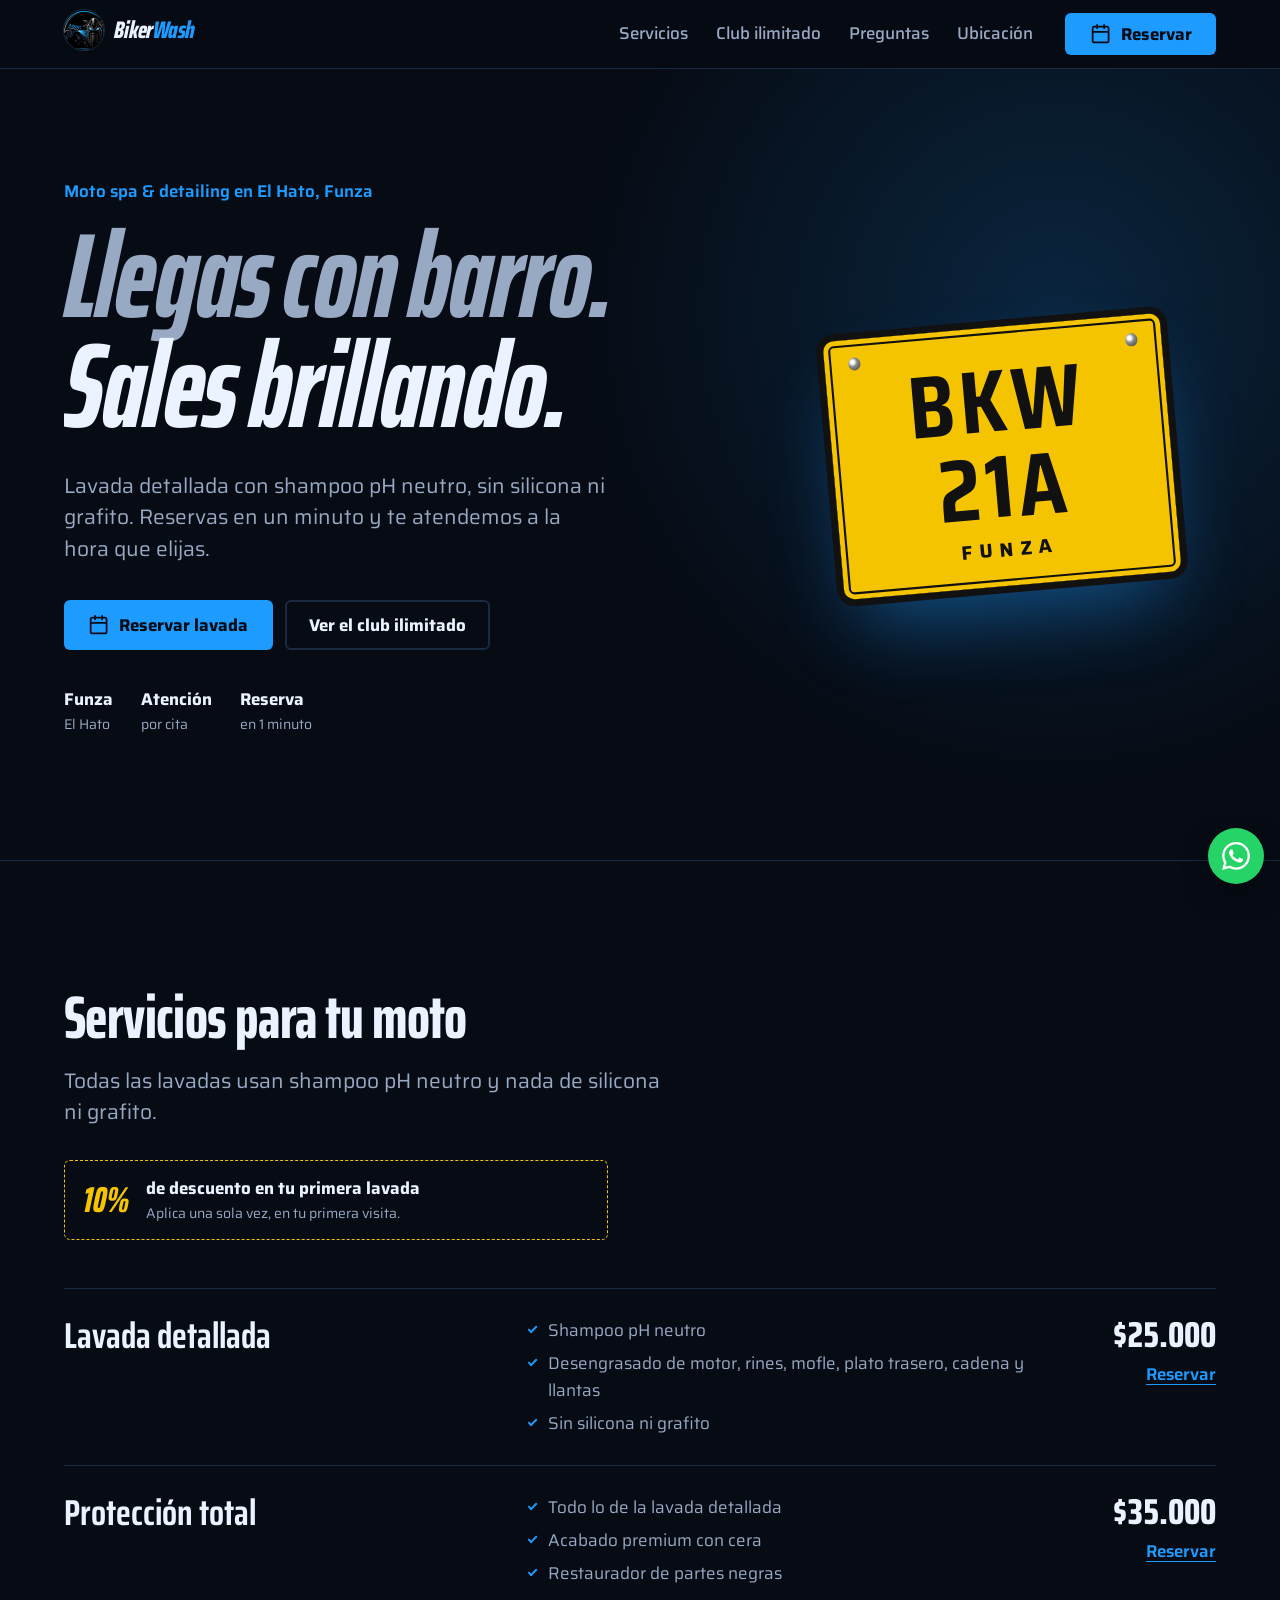
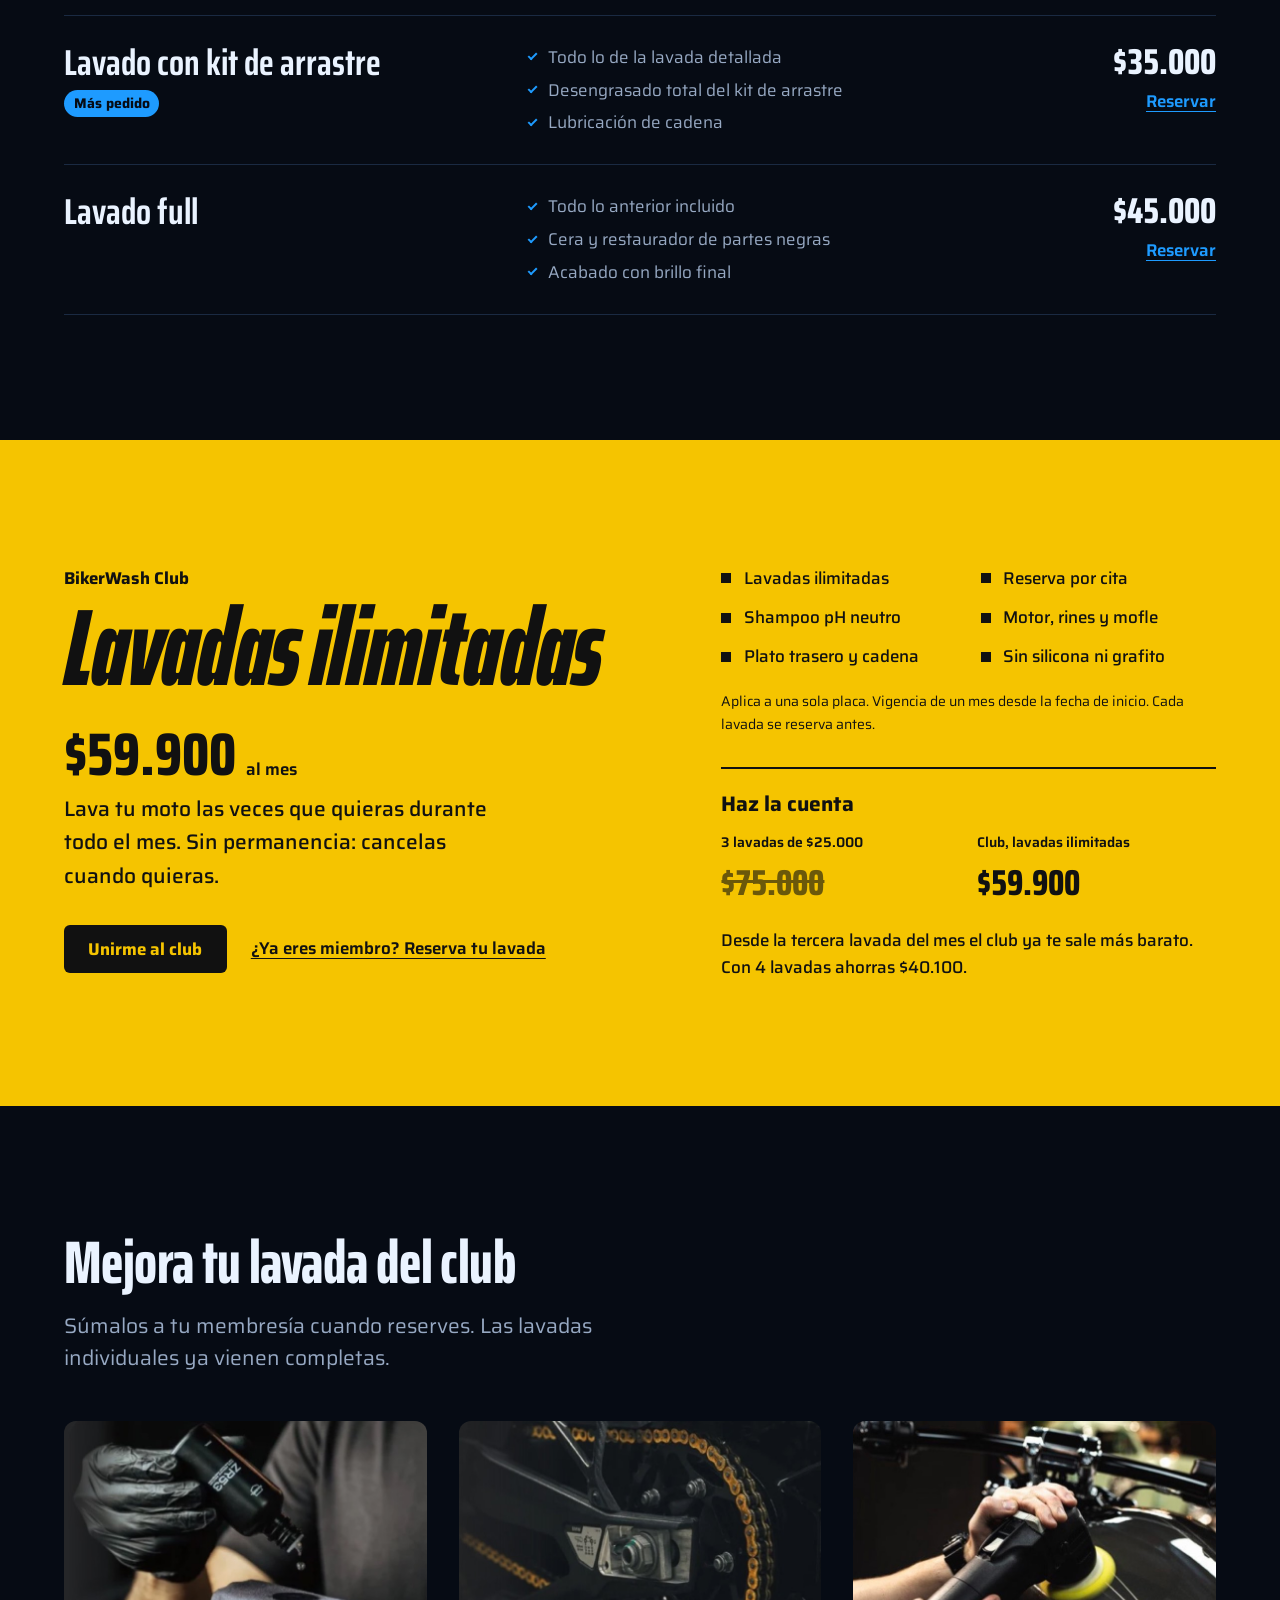
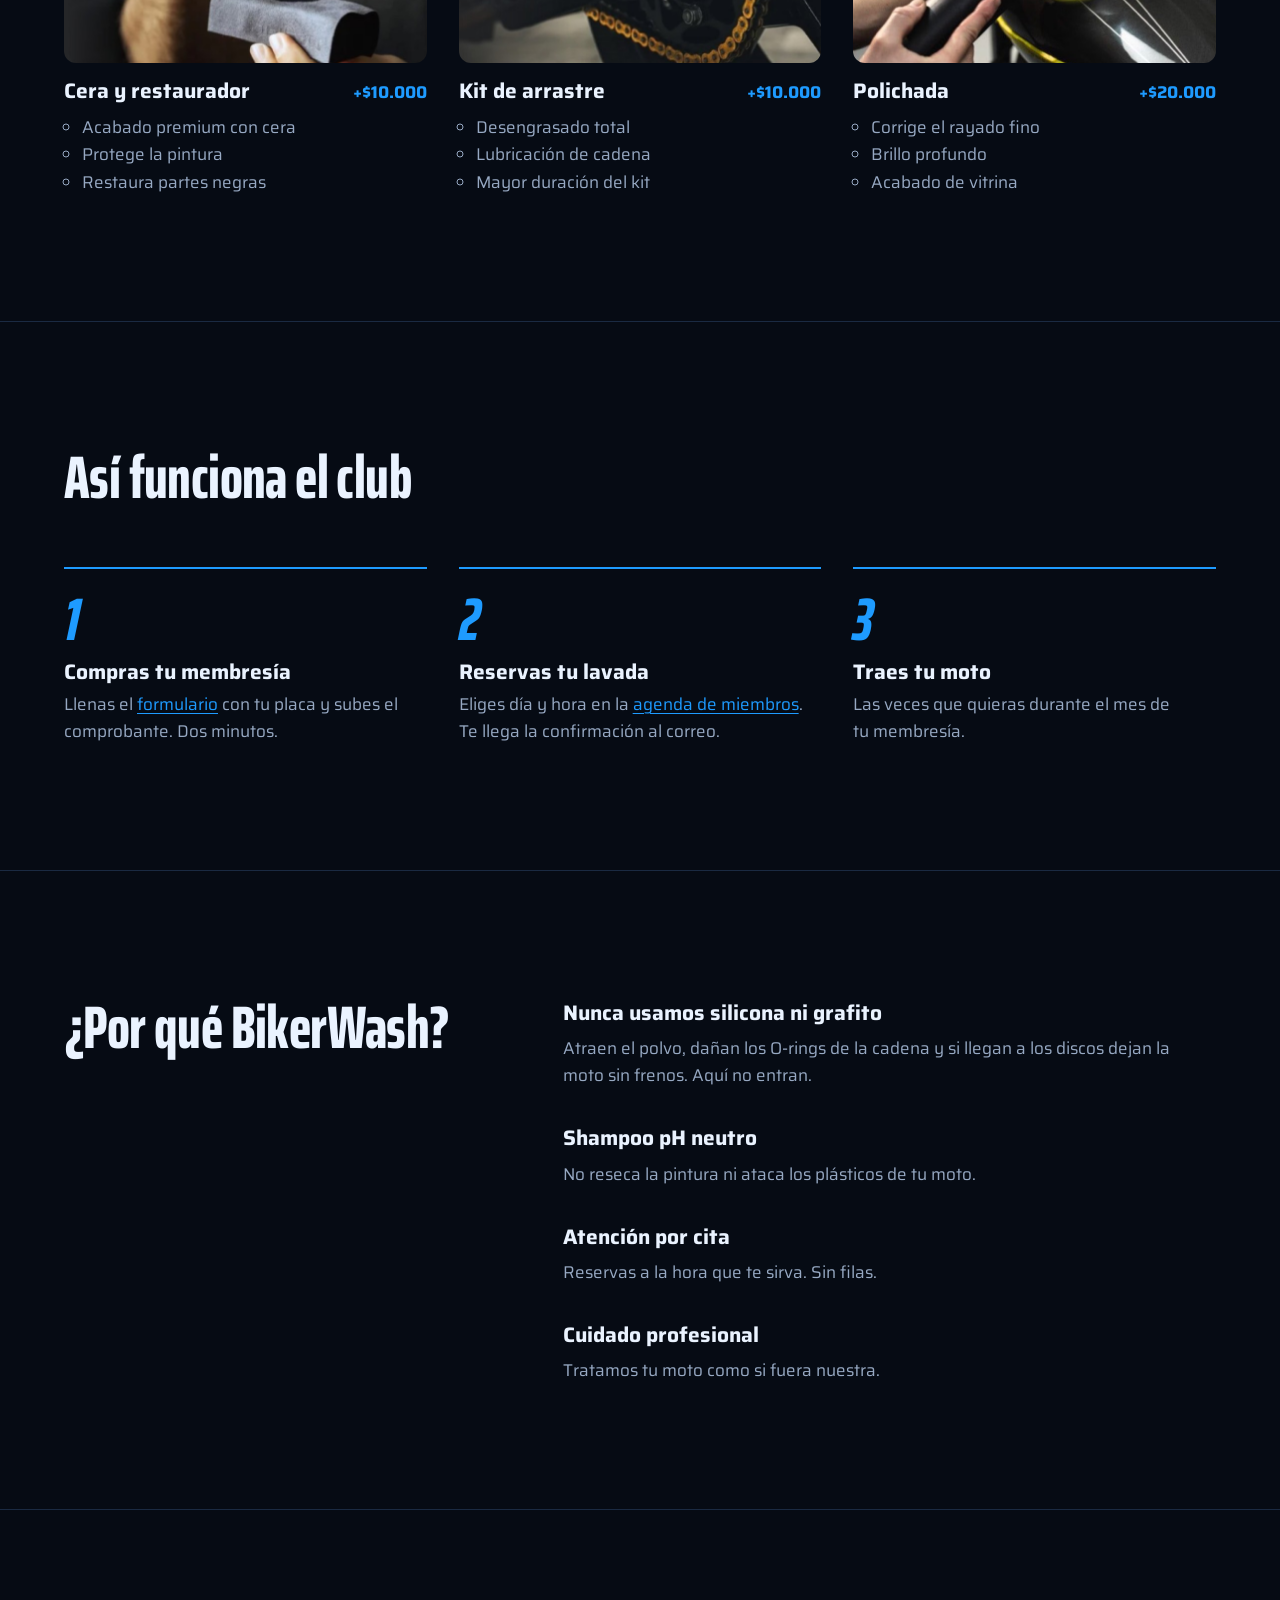
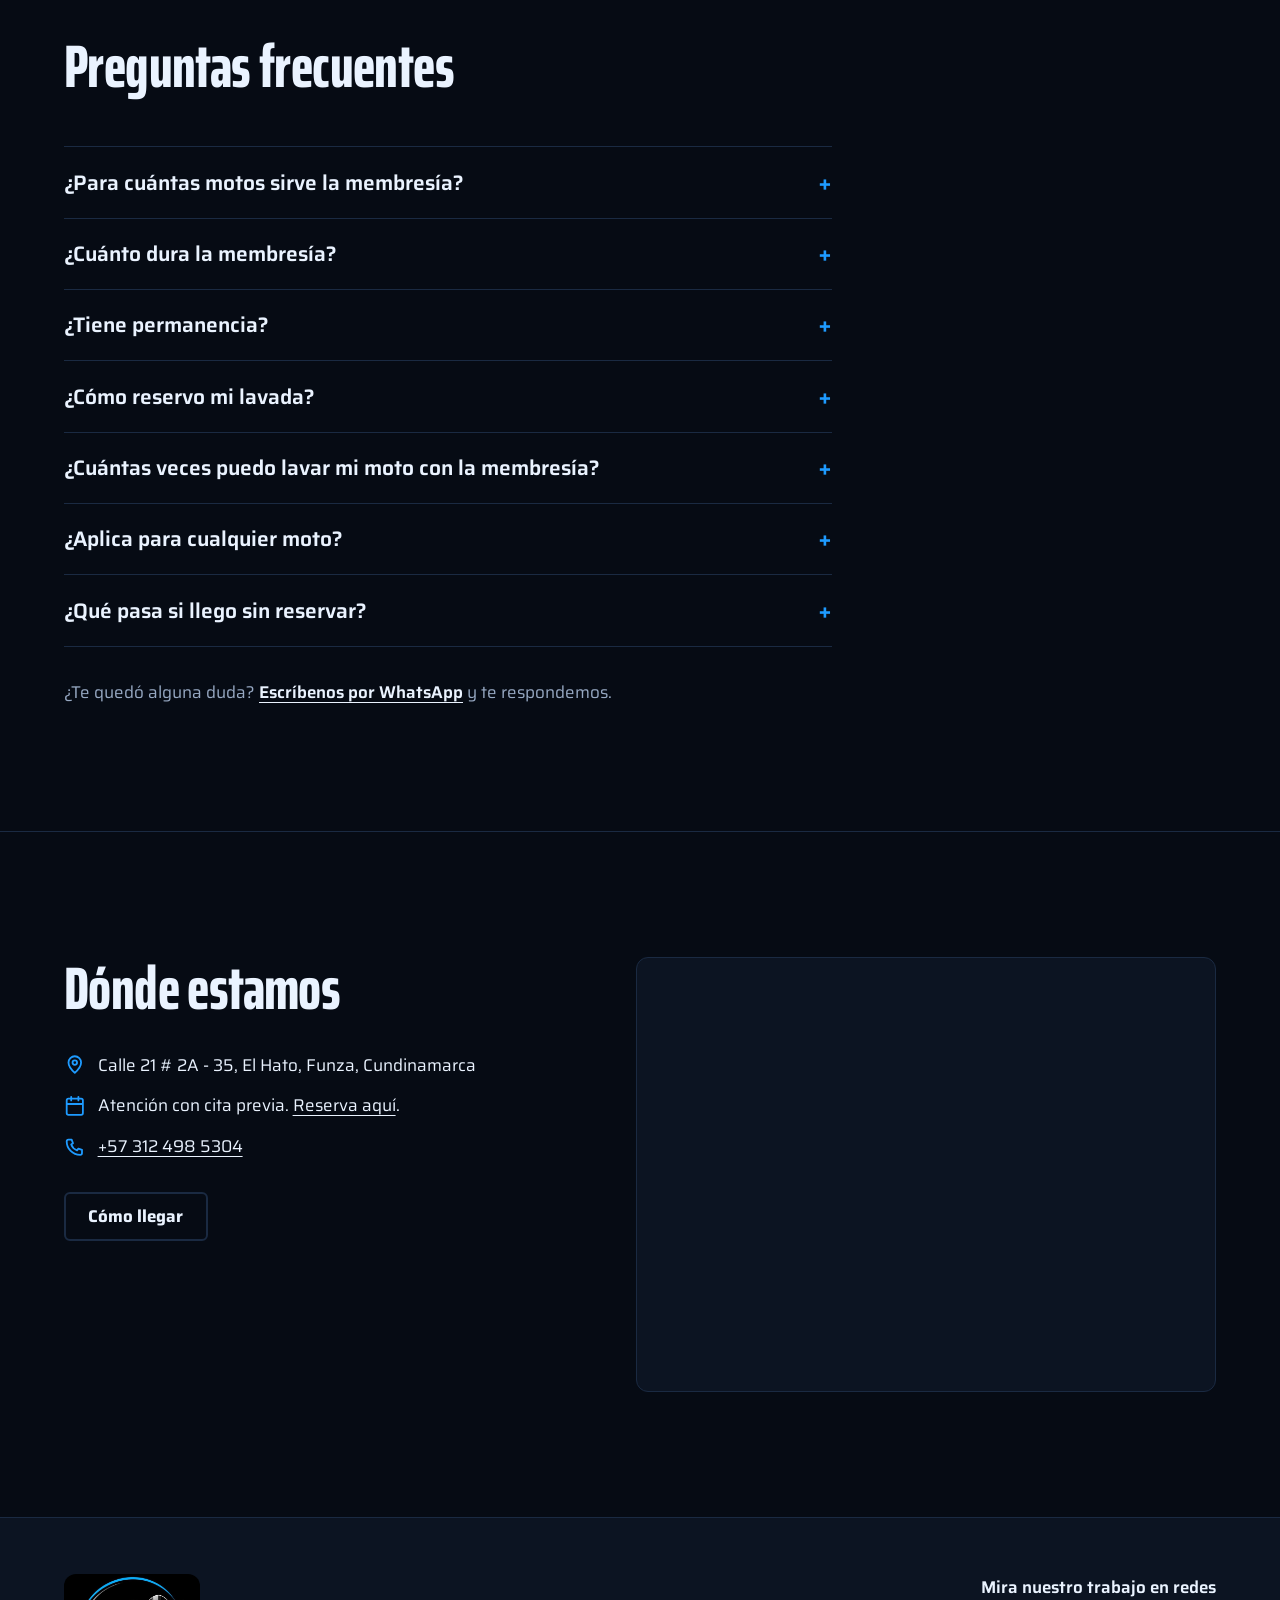
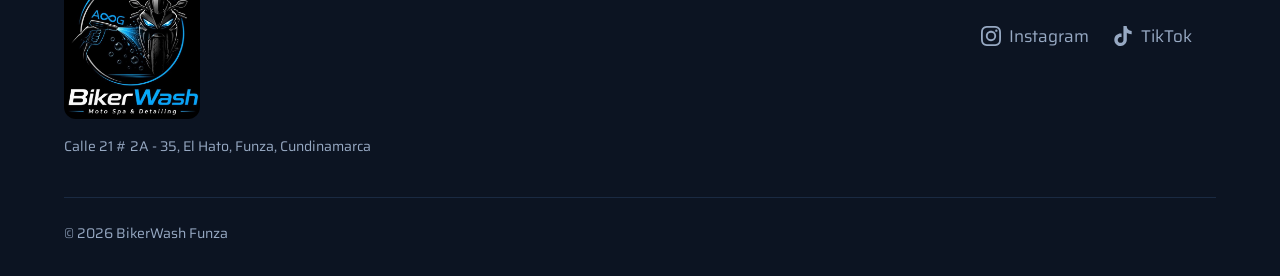
==== index.html @ 94a13fa3 "Add files via upload" ====
<!doctype html>
<html lang="es-CO">
  <head>
    <meta charset="utf-8" />
    <meta name="viewport" content="width=device-width, initial-scale=1" />
    <title>BikerWash Funza | Lavadero de motos y lavadas ilimitadas en Funza</title>
    <meta
      name="description"
      content="Lavada detallada para motos en El Hato, Funza, desde $25.000. Club de lavadas ilimitadas por $59.900 al mes. Shampoo pH neutro, sin silicona ni grafito. Atención por cita."
    />
    <!-- TODO: reemplazar bikerwashfunza.com por el dominio definitivo (canonical, og:url, og:image y JSON-LD). -->
    <link rel="canonical" href="https://bikerwashfunza.com/" />
    <meta name="theme-color" content="#060b14" />
    <link rel="icon" href="favicon.ico" sizes="48x48" />
    <link rel="icon" href="img/favicon.png" type="image/png" sizes="192x192" />
    <link rel="apple-touch-icon" href="img/apple-touch-icon.png" />

    <meta property="og:type" content="website" />
    <meta property="og:locale" content="es_CO" />
    <meta property="og:site_name" content="BikerWash Funza" />
    <meta property="og:title" content="BikerWash Funza | Lavadas ilimitadas para tu moto" />
    <meta
      property="og:description"
      content="Club de lavadas ilimitadas por $59.900 al mes. Lavada detallada desde $25.000 en El Hato, Funza."
    />
    <meta property="og:url" content="https://bikerwashfunza.com/" />
    <meta property="og:image" content="https://bikerwashfunza.com/img/logo.jpg" />
    <meta name="twitter:card" content="summary" />

    <link rel="preconnect" href="https://fonts.googleapis.com" />
    <link rel="preconnect" href="https://fonts.gstatic.com" crossorigin />
    <link
      rel="stylesheet"
      href="https://fonts.googleapis.com/css2?family=Saira:ital,wdth,wght@0,50..125,100..900;1,50..125,100..900&display=swap"
    />
    <link rel="stylesheet" href="css/styles.css" />
    <script src="js/main.js" defer></script>

    <!-- Datos estructurados: negocio local (Google Maps / búsqueda local) y preguntas frecuentes. -->
    <script type="application/ld+json">
      {
        "@context": "https://schema.org",
        "@type": "AutoWash",
        "name": "BikerWash Funza",
        "description": "Moto spa & detailing. Lavada detallada para motos y club de lavadas ilimitadas.",
        "url": "https://bikerwashfunza.com/",
        "image": "https://bikerwashfunza.com/img/logo.jpg",
        "telephone": "+573124985304",
        "priceRange": "$25.000 - $59.900",
        "address": {
          "@type": "PostalAddress",
          "streetAddress": "Calle 21 # 2A - 35, El Hato",
          "addressLocality": "Funza",
          "addressRegion": "Cundinamarca",
          "addressCountry": "CO"
        },
        "sameAs": ["https://www.instagram.com/bikerwashfunza/", "https://www.tiktok.com/@bikerwashfunza"]
      }
    </script>
    <script type="application/ld+json">
      {
        "@context": "https://schema.org",
        "@type": "FAQPage",
        "mainEntity": [
          {"@type": "Question", "name": "¿Para cuántas motos sirve la membresía?", "acceptedAnswer": {"@type": "Answer", "text": "Para una. La membresía va por placa: cubre solo la moto que registres al comprarla."}},
          {"@type": "Question", "name": "¿Cuánto dura la membresía?", "acceptedAnswer": {"@type": "Answer", "text": "Un mes desde la fecha de inicio que elijas en el formulario."}},
          {"@type": "Question", "name": "¿Tiene permanencia?", "acceptedAnswer": {"@type": "Answer", "text": "No. Cancelas cuando quieras, sin penalidad."}},
          {"@type": "Question", "name": "¿Cómo reservo mi lavada?", "acceptedAnswer": {"@type": "Answer", "text": "Con el botón de reserva eliges día y hora. Te llega la confirmación al correo."}},
          {"@type": "Question", "name": "¿Cuántas veces puedo lavar mi moto con la membresía?", "acceptedAnswer": {"@type": "Answer", "text": "Las veces que quieras. Solo tienes que reservar antes en la agenda de miembros."}},
          {"@type": "Question", "name": "¿Aplica para cualquier moto?", "acceptedAnswer": {"@type": "Answer", "text": "Sí, trabajamos todo tipo de moto. Si la tuya es muy grande o especial, escríbenos antes."}},
          {"@type": "Question", "name": "¿Qué pasa si llego sin reservar?", "acceptedAnswer": {"@type": "Answer", "text": "Atendemos por cita para que nadie haga fila. Si tienes afán, escríbenos y miramos si hay un espacio libre."}}
        ]
      }
    </script>
  </head>
  <body>
    <!-- Íconos SVG reutilizables: se usan con <svg><use href="#i-nombre" /></svg>. Marcas: simple-icons (CC0). -->
    <svg xmlns="http://www.w3.org/2000/svg" hidden>
      <symbol id="i-whatsapp" viewBox="0 0 24 24"><path fill="currentColor" d="M17.472 14.382c-.297-.149-1.758-.867-2.03-.967-.273-.099-.471-.148-.67.15-.197.297-.767.966-.94 1.164-.173.199-.347.223-.644.075-.297-.15-1.255-.463-2.39-1.475-.883-.788-1.48-1.761-1.653-2.059-.173-.297-.018-.458.13-.606.134-.133.298-.347.446-.52.149-.174.198-.298.298-.497.099-.198.05-.371-.025-.52-.075-.149-.669-1.612-.916-2.207-.242-.579-.487-.5-.669-.51-.173-.008-.371-.01-.57-.01-.198 0-.52.074-.792.372-.272.297-1.04 1.016-1.04 2.479 0 1.462 1.065 2.875 1.213 3.074.149.198 2.096 3.2 5.077 4.487.709.306 1.262.489 1.694.625.712.227 1.36.195 1.871.118.571-.085 1.758-.719 2.006-1.413.248-.694.248-1.289.173-1.413-.074-.124-.272-.198-.57-.347m-5.421 7.403h-.004a9.87 9.87 0 01-5.031-1.378l-.361-.214-3.741.982.998-3.648-.235-.374a9.86 9.86 0 01-1.51-5.26c.001-5.45 4.436-9.884 9.888-9.884 2.64 0 5.122 1.03 6.988 2.898a9.825 9.825 0 012.893 6.994c-.003 5.45-4.437 9.884-9.885 9.884m8.413-18.297A11.815 11.815 0 0012.05 0C5.495 0 .16 5.335.157 11.892c0 2.096.547 4.142 1.588 5.945L.057 24l6.305-1.654a11.882 11.882 0 005.683 1.448h.005c6.554 0 11.89-5.335 11.893-11.893a11.821 11.821 0 00-3.48-8.413Z" /></symbol>
      <symbol id="i-instagram" viewBox="0 0 24 24"><path fill="currentColor" d="M7.0301.084c-1.2768.0602-2.1487.264-2.911.5634-.7888.3075-1.4575.72-2.1228 1.3877-.6652.6677-1.075 1.3368-1.3802 2.127-.2954.7638-.4956 1.6365-.552 2.914-.0564 1.2775-.0689 1.6882-.0626 4.947.0062 3.2586.0206 3.6671.0825 4.9473.061 1.2765.264 2.1482.5635 2.9107.308.7889.72 1.4573 1.388 2.1228.6679.6655 1.3365 1.0743 2.1285 1.38.7632.295 1.6361.4961 2.9134.552 1.2773.056 1.6884.069 4.9462.0627 3.2578-.0062 3.668-.0207 4.9478-.0814 1.28-.0607 2.147-.2652 2.9098-.5633.7889-.3086 1.4578-.72 2.1228-1.3881.665-.6682 1.0745-1.3378 1.3795-2.1284.2957-.7632.4966-1.636.552-2.9124.056-1.2809.0692-1.6898.063-4.948-.0063-3.2583-.021-3.6668-.0817-4.9465-.0607-1.2797-.264-2.1487-.5633-2.9117-.3084-.7889-.72-1.4568-1.3876-2.1228C21.2982 1.33 20.628.9208 19.8378.6165 19.074.321 18.2017.1197 16.9244.0645 15.6471.0093 15.236-.005 11.977.0014 8.718.0076 8.31.0215 7.0301.0839m.1402 21.6932c-1.17-.0509-1.8053-.2453-2.2287-.408-.5606-.216-.96-.4771-1.3819-.895-.422-.4178-.6811-.8186-.9-1.378-.1644-.4234-.3624-1.058-.4171-2.228-.0595-1.2645-.072-1.6442-.079-4.848-.007-3.2037.0053-3.583.0607-4.848.05-1.169.2456-1.805.408-2.2282.216-.5613.4762-.96.895-1.3816.4188-.4217.8184-.6814 1.3783-.9003.423-.1651 1.0575-.3614 2.227-.4171 1.2655-.06 1.6447-.072 4.848-.079 3.2033-.007 3.5835.005 4.8495.0608 1.169.0508 1.8053.2445 2.228.408.5608.216.96.4754 1.3816.895.4217.4194.6816.8176.9005 1.3787.1653.4217.3617 1.056.4169 2.2263.0602 1.2655.0739 1.645.0796 4.848.0058 3.203-.0055 3.5834-.061 4.848-.051 1.17-.245 1.8055-.408 2.2294-.216.5604-.4763.96-.8954 1.3814-.419.4215-.8181.6811-1.3783.9-.4224.1649-1.0577.3617-2.2262.4174-1.2656.0595-1.6448.072-4.8493.079-3.2045.007-3.5825-.006-4.848-.0608M16.953 5.5864A1.44 1.44 0 1 0 18.39 4.144a1.44 1.44 0 0 0-1.437 1.4424M5.8385 12.012c.0067 3.4032 2.7706 6.1557 6.173 6.1493 3.4026-.0065 6.157-2.7701 6.1506-6.1733-.0065-3.4032-2.771-6.1565-6.174-6.1498-3.403.0067-6.156 2.771-6.1496 6.1738M8 12.0077a4 4 0 1 1 4.008 3.9921A3.9996 3.9996 0 0 1 8 12.0077" /></symbol>
      <symbol id="i-tiktok" viewBox="0 0 24 24"><path fill="currentColor" d="M12.525.02c1.31-.02 2.61-.01 3.91-.02.08 1.53.63 3.09 1.75 4.17 1.12 1.11 2.7 1.62 4.24 1.79v4.03c-1.44-.05-2.89-.35-4.2-.97-.57-.26-1.1-.59-1.62-.93-.01 2.92.01 5.84-.02 8.75-.08 1.4-.54 2.79-1.35 3.94-1.31 1.92-3.58 3.17-5.91 3.21-1.43.08-2.86-.31-4.08-1.03-2.02-1.19-3.44-3.37-3.65-5.71-.02-.5-.03-1-.01-1.49.18-1.9 1.12-3.72 2.58-4.96 1.66-1.44 3.98-2.13 6.15-1.72.02 1.48-.04 2.96-.04 4.44-.99-.32-2.15-.23-3.02.37-.63.41-1.11 1.04-1.36 1.75-.21.51-.15 1.07-.14 1.61.24 1.64 1.82 3.02 3.5 2.87 1.12-.01 2.19-.66 2.77-1.61.19-.33.4-.67.41-1.06.1-1.79.06-3.57.07-5.36.01-4.03-.01-8.05.02-12.07z" /></symbol>
      <symbol id="i-pin" viewBox="0 0 24 24"><path fill="none" stroke="currentColor" stroke-width="2" stroke-linecap="round" stroke-linejoin="round" d="M12 21s-7-6.2-7-11.5A7 7 0 0 1 19 9.5C19 14.8 12 21 12 21Zm0-9a2.5 2.5 0 1 0 0-5 2.5 2.5 0 0 0 0 5Z" /></symbol>
      <symbol id="i-clock" viewBox="0 0 24 24"><path fill="none" stroke="currentColor" stroke-width="2" stroke-linecap="round" stroke-linejoin="round" d="M12 21a9 9 0 1 0 0-18 9 9 0 0 0 0 18Zm0-13v4.5l3 2" /></symbol>
      <symbol id="i-phone" viewBox="0 0 24 24"><path fill="none" stroke="currentColor" stroke-width="2" stroke-linecap="round" stroke-linejoin="round" d="M5 4h3.5l1.5 4-2 1.5a11 11 0 0 0 6.5 6.5L16 14l4 1.5V19a2 2 0 0 1-2 2A15 15 0 0 1 3 6a2 2 0 0 1 2-2Z" /></symbol>
      <symbol id="i-menu" viewBox="0 0 24 24"><path fill="none" stroke="currentColor" stroke-width="2" stroke-linecap="round" stroke-linejoin="round" d="M4 7h16M4 12h16M4 17h16" /></symbol>
      <symbol id="i-close" viewBox="0 0 24 24"><path fill="none" stroke="currentColor" stroke-width="2" stroke-linecap="round" stroke-linejoin="round" d="M6 6l12 12M18 6 6 18" /></symbol>
      <symbol id="i-calendar" viewBox="0 0 24 24"><path fill="none" stroke="currentColor" stroke-width="2" stroke-linecap="round" stroke-linejoin="round" d="M8 2v4M16 2v4M3 10h18M5 4h14a2 2 0 0 1 2 2v14a2 2 0 0 1-2 2H5a2 2 0 0 1-2-2V6a2 2 0 0 1 2-2Z" /></symbol>
    </svg>
    <a class="skip-link" href="#contenido">Saltar al contenido</a>

    <!-- ============ Encabezado ============ -->
    <header class="header">
      <div class="container header__inner">
        <a href="./" class="header__brand" aria-label="BikerWash Funza, inicio">
          <span class="logo">
            <img class="logo__mark" src="img/logo-mark.jpg" width="40" height="40" alt="" />
            <span class="logo__word">Biker<span class="logo__wash">Wash</span></span>
          </span>
        </a>

        <button class="header__toggle" type="button" aria-expanded="false" aria-controls="menu-principal" data-menu-toggle>
          <svg class="header__icon header__icon--open icon" width="24" height="24" aria-hidden="true" focusable="false"><use href="#i-menu" /></svg>
          <svg class="header__icon header__icon--close icon" width="24" height="24" aria-hidden="true" focusable="false"><use href="#i-close" /></svg>
          <span class="visually-hidden">Menú</span>
        </button>

        <nav class="header__nav" id="menu-principal" aria-label="Principal" data-menu>
          <ul class="header__list">
            <li><a class="header__link" href="#servicios">Servicios</a></li>
            <li><a class="header__link" href="#club">Club ilimitado</a></li>
            <li><a class="header__link" href="#preguntas">Preguntas</a></li>
            <li><a class="header__link" href="#ubicacion">Ubicación</a></li>
          </ul>
          <a class="btn btn--primary header__cta" href="https://cal.com/biker-wash-funza-2-7af3bt/lavadas-detalladas" target="_blank" rel="noopener">
            <svg class="icon" width="24" height="24" aria-hidden="true" focusable="false"><use href="#i-calendar" /></svg>
            Reservar
          </a>
        </nav>
      </div>
    </header>

    <main id="contenido">
      <!-- ============ Hero ============ -->
      <section class="hero" aria-labelledby="hero-title">
        <div class="container hero__inner">
          <div class="hero__copy">
            <p class="hero__kicker">Moto spa &amp; detailing en El Hato, Funza</p>

            <h1 id="hero-title" class="hero__title">
              <span class="hero__line hero__line--before">Llegas con barro.</span>
              <span class="hero__line hero__line--after">Sales brillando.</span>
            </h1>

            <p class="hero__lead">
              Lavada detallada con shampoo pH neutro, sin silicona ni grafito. Reservas en un minuto y te atendemos a
              la hora que elijas.
            </p>

            <div class="hero__actions">
              <a class="btn btn--primary" href="https://cal.com/biker-wash-funza-2-7af3bt/lavadas-detalladas" target="_blank" rel="noopener">
                <svg class="icon" width="24" height="24" aria-hidden="true" focusable="false"><use href="#i-calendar" /></svg>
                Reservar lavada
              </a>
              <a class="btn btn--ghost" href="#club">Ver el club ilimitado</a>
            </div>

            <ul class="hero__facts">
              <li><b>Funza</b>El Hato</li>
              <li><b>Atención</b>por cita</li>
              <li><b>Reserva</b>en 1 minuto</li>
            </ul>
          </div>

          <div class="hero__visual">
            <!-- Placa de moto colombiana: amarilla, dos líneas y municipio abajo. -->
            <div class="plate-wrap">
              <div class="plate" role="img" aria-label="Placa de moto BKW 21A, Funza">
                <span class="plate__screw plate__screw--l" aria-hidden="true"></span>
                <span class="plate__screw plate__screw--r" aria-hidden="true"></span>
                <span class="plate__line" aria-hidden="true">BKW</span>
                <span class="plate__line" aria-hidden="true">21A</span>
                <span class="plate__city" aria-hidden="true">FUNZA</span>
                <span class="plate__shine" aria-hidden="true"></span>
              </div>
            </div>
          </div>
        </div>
      </section>

      <!-- ============ Servicios ============ -->
      <section id="servicios" class="services" aria-labelledby="servicios-title">
        <div class="container">
          <h2 id="servicios-title" class="section-title">Servicios para tu moto</h2>
          <p class="section-lead">Todas las lavadas usan shampoo pH neutro y nada de silicona ni grafito.</p>

          <p class="services__promo">
            <strong>10%</strong>
            <span><b>de descuento en tu primera lavada</b>Aplica una sola vez, en tu primera visita.</span>
          </p>

          <ul class="services__list">
            <li class="services__item">
              <h3 class="services__name">Lavada detallada</h3>
              <ul class="services__includes">
                <li>Shampoo pH neutro</li>
                <li>Desengrasado de motor, rines, mofle, plato trasero, cadena y llantas</li>
                <li>Sin silicona ni grafito</li>
              </ul>
              <div class="services__buy">
                <p class="services__price">$25.000</p>
                <a class="services__book" href="https://cal.com/biker-wash-funza-2-7af3bt/lavadas-detalladas" target="_blank" rel="noopener">Reservar</a>
              </div>
            </li>
            <li class="services__item">
              <h3 class="services__name">Protección total</h3>
              <ul class="services__includes">
                <li>Todo lo de la lavada detallada</li>
                <li>Acabado premium con cera</li>
                <li>Restaurador de partes negras</li>
              </ul>
              <div class="services__buy">
                <p class="services__price">$35.000</p>
                <a class="services__book" href="https://cal.com/biker-wash-funza-2-7af3bt/lavadas-detalladas" target="_blank" rel="noopener">Reservar</a>
              </div>
            </li>
            <li class="services__item">
              <div>
                <h3 class="services__name">Lavado con kit de arrastre</h3>
                <span class="services__tag">Más pedido</span>
              </div>
              <ul class="services__includes">
                <li>Todo lo de la lavada detallada</li>
                <li>Desengrasado total del kit de arrastre</li>
                <li>Lubricación de cadena</li>
              </ul>
              <div class="services__buy">
                <p class="services__price">$35.000</p>
                <a class="services__book" href="https://cal.com/biker-wash-funza-2-7af3bt/lavadas-detalladas" target="_blank" rel="noopener">Reservar</a>
              </div>
            </li>
            <li class="services__item">
              <h3 class="services__name">Lavado full</h3>
              <ul class="services__includes">
                <li>Todo lo anterior incluido</li>
                <li>Cera y restaurador de partes negras</li>
                <li>Acabado con brillo final</li>
              </ul>
              <div class="services__buy">
                <p class="services__price">$45.000</p>
                <a class="services__book" href="https://cal.com/biker-wash-funza-2-7af3bt/lavadas-detalladas" target="_blank" rel="noopener">Reservar</a>
              </div>
            </li>
          </ul>
        </div>
      </section>

      <!-- ============ Club de lavadas ilimitadas ============ -->
      <section id="club" class="club" aria-labelledby="club-title">
        <div class="container club__inner">
          <div>
            <p class="club__kicker">BikerWash Club</p>
            <h2 id="club-title" class="club__title">Lavadas ilimitadas</h2>

            <p class="club__price">
              <span class="club__amount">$59.900</span>
              <span class="club__period">al mes</span>
            </p>
            <p class="club__summary">Lava tu moto las veces que quieras durante todo el mes. Sin permanencia: cancelas cuando quieras.</p>

            <div class="club__actions">
              <a class="btn club__cta" href="https://tally.so/r/KY2NMX" target="_blank" rel="noopener">Unirme al club</a>
              <a class="club__member" href="https://cal.com/biker-wash-funza-2nzpl5/lavada-con-membresia" target="_blank" rel="noopener">¿Ya eres miembro? Reserva tu lavada</a>
            </div>
          </div>

          <div>
            <ul class="club__includes">
              <li>Lavadas ilimitadas</li>
              <li>Reserva por cita</li>
              <li>Shampoo pH neutro</li>
              <li>Motor, rines y mofle</li>
              <li>Plato trasero y cadena</li>
              <li>Sin silicona ni grafito</li>
            </ul>
            <p class="club__terms">Aplica a una sola placa. Vigencia de un mes desde la fecha de inicio. Cada lavada se reserva antes.</p>

            <div class="club__math">
              <h3 class="club__math-title">Haz la cuenta</h3>
              <dl class="club__compare">
                <div>
                  <dt>3 lavadas de $25.000</dt>
                  <dd class="club__before">$75.000</dd>
                </div>
                <div>
                  <dt>Club, lavadas ilimitadas</dt>
                  <dd>$59.900</dd>
                </div>
              </dl>
              <p class="club__savings">Desde la tercera lavada del mes el club ya te sale más barato. Con 4 lavadas ahorras $40.100.</p>
            </div>
          </div>
        </div>
      </section>

      <!-- ============ Mejoras para miembros ============ -->
      <section class="addons" aria-labelledby="mejoras-title">
        <div class="container">
          <h2 id="mejoras-title" class="section-title">Mejora tu lavada del club</h2>
          <p class="section-lead">Súmalos a tu membresía cuando reserves. Las lavadas individuales ya vienen completas.</p>

          <ul class="addons__list">
            <li>
              <img class="addons__img" src="img/mejora-cera.jpg" width="730" height="547" alt="Aplicación de cera en el tanque de una moto" loading="lazy" decoding="async" />
              <div class="addons__head">
                <h3 class="addons__name">Cera y restaurador</h3>
                <p class="addons__price">+$10.000</p>
              </div>
              <ul class="addons__perks">
                <li>Acabado premium con cera</li>
                <li>Protege la pintura</li>
                <li>Restaura partes negras</li>
              </ul>
            </li>
            <li>
              <img class="addons__img" src="img/mejora-kit.jpg" width="730" height="547" alt="Cadena y piñón de una moto recién limpiados" loading="lazy" decoding="async" />
              <div class="addons__head">
                <h3 class="addons__name">Kit de arrastre</h3>
                <p class="addons__price">+$10.000</p>
              </div>
              <ul class="addons__perks">
                <li>Desengrasado total</li>
                <li>Lubricación de cadena</li>
                <li>Mayor duración del kit</li>
              </ul>
            </li>
            <li>
              <img class="addons__img" src="img/mejora-polichada.jpg" width="730" height="547" alt="Moto con pintura polichada" loading="lazy" decoding="async" />
              <div class="addons__head">
                <h3 class="addons__name">Polichada</h3>
                <p class="addons__price">+$20.000</p>
              </div>
              <ul class="addons__perks">
                <li>Corrige el rayado fino</li>
                <li>Brillo profundo</li>
                <li>Acabado de vitrina</li>
              </ul>
            </li>
          </ul>
        </div>
      </section>

      <!-- ============ Cómo funciona el club ============ -->
      <section class="process" aria-labelledby="proceso-title">
        <div class="container">
          <h2 id="proceso-title" class="section-title">Así funciona el club</h2>

          <ol class="process__list">
            <li class="process__step">
              <h3 class="process__title">Compras tu membresía</h3>
              <p class="process__text">Llenas el <a href="https://tally.so/r/KY2NMX" target="_blank" rel="noopener">formulario</a> con tu placa y subes el comprobante. Dos minutos.</p>
            </li>
            <li class="process__step">
              <h3 class="process__title">Reservas tu lavada</h3>
              <p class="process__text">Eliges día y hora en la <a href="https://cal.com/biker-wash-funza-2nzpl5/lavada-con-membresia" target="_blank" rel="noopener">agenda de miembros</a>. Te llega la confirmación al correo.</p>
            </li>
            <li class="process__step">
              <h3 class="process__title">Traes tu moto</h3>
              <p class="process__text">Las veces que quieras durante el mes de tu membresía.</p>
            </li>
          </ol>
        </div>
      </section>

      <!-- ============ Por qué BikerWash ============ -->
      <section class="why" aria-labelledby="por-que-title">
        <div class="container why__inner">
          <h2 id="por-que-title" class="section-title">¿Por qué BikerWash?</h2>

          <dl class="why__list">
            <div class="why__item">
              <dt>Nunca usamos silicona ni grafito</dt>
              <dd>Atraen el polvo, dañan los O-rings de la cadena y si llegan a los discos dejan la moto sin frenos. Aquí no entran.</dd>
            </div>
            <div class="why__item">
              <dt>Shampoo pH neutro</dt>
              <dd>No reseca la pintura ni ataca los plásticos de tu moto.</dd>
            </div>
            <div class="why__item">
              <dt>Atención por cita</dt>
              <dd>Reservas a la hora que te sirva. Sin filas.</dd>
            </div>
            <div class="why__item">
              <dt>Cuidado profesional</dt>
              <dd>Tratamos tu moto como si fuera nuestra.</dd>
            </div>
          </dl>
        </div>
      </section>

      <!-- ============ Preguntas frecuentes ============ -->
      <!-- Si cambias una respuesta, actualiza también el JSON-LD "FAQPage" del <head>. -->
      <section id="preguntas" class="faq" aria-labelledby="preguntas-title">
        <div class="container">
          <h2 id="preguntas-title" class="section-title">Preguntas frecuentes</h2>

          <div class="faq__list">
            <details class="faq__item">
              <summary>¿Para cuántas motos sirve la membresía?</summary>
              <p>Para una. La membresía va por placa: cubre solo la moto que registres al comprarla.</p>
            </details>
            <details class="faq__item">
              <summary>¿Cuánto dura la membresía?</summary>
              <p>Un mes desde la fecha de inicio que elijas en el formulario.</p>
            </details>
            <details class="faq__item">
              <summary>¿Tiene permanencia?</summary>
              <p>No. Cancelas cuando quieras, sin penalidad.</p>
            </details>
            <details class="faq__item">
              <summary>¿Cómo reservo mi lavada?</summary>
              <p>Con el <a href="https://cal.com/biker-wash-funza-2-7af3bt/lavadas-detalladas" target="_blank" rel="noopener">botón de reserva</a> eliges día y hora. Te llega la confirmación al correo.</p>
            </details>
            <details class="faq__item">
              <summary>¿Cuántas veces puedo lavar mi moto con la membresía?</summary>
              <p>Las veces que quieras. Solo tienes que reservar antes en la <a href="https://cal.com/biker-wash-funza-2nzpl5/lavada-con-membresia" target="_blank" rel="noopener">agenda de miembros</a>.</p>
            </details>
            <details class="faq__item">
              <summary>¿Aplica para cualquier moto?</summary>
              <p>Sí, trabajamos todo tipo de moto. Si la tuya es muy grande o especial, escríbenos antes.</p>
            </details>
            <details class="faq__item">
              <summary>¿Qué pasa si llego sin reservar?</summary>
              <p>Atendemos por cita para que nadie haga fila. Si tienes afán, escríbenos y miramos si hay un espacio libre.</p>
            </details>
          </div>

          <p class="faq__more">
            ¿Te quedó alguna duda? <a href="https://wa.me/573124985304?text=Hola%2C%20tengo%20una%20duda%20sobre%20BikerWash" target="_blank" rel="noopener">Escríbenos por WhatsApp</a> y te respondemos.
          </p>
        </div>
      </section>

      <!-- ============ Ubicación ============ -->
      <section id="ubicacion" class="location" aria-labelledby="ubicacion-title">
        <div class="container location__inner">
          <div class="location__info">
            <h2 id="ubicacion-title" class="section-title">Dónde estamos</h2>

            <!--
              TODO: agregar días y horas de atención cuando estén confirmados, con este formato
              (y añadir "openingHoursSpecification" al JSON-LD del <head>):
              <dl class="location__hours">
                <div class="location__row"><dt>Lunes a sábado</dt><dd><time datetime="08:00">8:00 a. m.</time> a <time datetime="18:00">6:00 p. m.</time></dd></div>
              </dl>
            -->

            <address class="location__contact">
              <p class="location__line">
                <svg class="icon" width="24" height="24" aria-hidden="true" focusable="false"><use href="#i-pin" /></svg>
                <span>Calle 21 # 2A - 35, El Hato, Funza, Cundinamarca</span>
              </p>
              <p class="location__line">
                <svg class="icon" width="24" height="24" aria-hidden="true" focusable="false"><use href="#i-calendar" /></svg>
                <span>Atención con cita previa. <a href="https://cal.com/biker-wash-funza-2-7af3bt/lavadas-detalladas" target="_blank" rel="noopener">Reserva aquí</a>.</span>
              </p>
              <p class="location__line">
                <svg class="icon" width="24" height="24" aria-hidden="true" focusable="false"><use href="#i-phone" /></svg>
                <a href="tel:+573124985304">+57 312 498 5304</a>
              </p>
            </address>

            <a class="btn btn--ghost" href="https://maps.app.goo.gl/SQCEmFfTHT6m9eCN9" target="_blank" rel="noopener">Cómo llegar</a>
          </div>

          <div class="location__map">
            <iframe
              src="https://www.google.com/maps?q=Calle%2021%20%232a-35%2C%20El%20Hato%2C%20Funza%2C%20Cundinamarca&amp;z=16&amp;output=embed"
              title="Mapa: BikerWash Funza, Calle 21 # 2A - 35, El Hato, Funza"
              loading="lazy"
              referrerpolicy="no-referrer-when-downgrade"
              allowfullscreen
            ></iframe>
          </div>
        </div>
      </section>
    </main>

    <!-- ============ Pie de página ============ -->
    <footer class="footer">
      <div class="container footer__inner">
        <div class="footer__brand">
          <img class="footer__logo" src="img/logo.jpg" width="525" height="560" alt="BikerWash, Moto Spa &amp; Detailing" loading="lazy" decoding="async" />
          <p class="footer__meta">Calle 21 # 2A - 35, El Hato, Funza, Cundinamarca</p>
        </div>

        <div class="footer__social">
          <p>Mira nuestro trabajo en redes</p>
          <ul>
            <li>
              <a href="https://www.instagram.com/bikerwashfunza/" target="_blank" rel="noopener">
                <svg class="icon" width="24" height="24" aria-hidden="true" focusable="false"><use href="#i-instagram" /></svg>
                Instagram
              </a>
            </li>
            <li>
              <a href="https://www.tiktok.com/@bikerwashfunza" target="_blank" rel="noopener">
                <svg class="icon" width="24" height="24" aria-hidden="true" focusable="false"><use href="#i-tiktok" /></svg>
                TikTok
              </a>
            </li>
          </ul>
        </div>
      </div>
      <div class="container footer__legal">
        <p>© <span data-year>2026</span> BikerWash Funza</p>
      </div>
    </footer>

    <a class="wa-float" href="https://wa.me/573124985304?text=Hola%2C%20quiero%20informaci%C3%B3n%20sobre%20BikerWash" target="_blank" rel="noopener">
      <svg class="icon" width="24" height="24" aria-hidden="true" focusable="false"><use href="#i-whatsapp" /></svg>
      <span class="visually-hidden">Escribir por WhatsApp</span>
    </a>
  </body>
</html>
---- css/styles.css ----
/* ==========================================================================
   Tokens
   ========================================================================== */
:root {
  color-scheme: dark;

  /* Color */
  --c-night: #060b14; /* fondo: noche de carretera */
  --c-panel: #0c1422; /* superficies elevadas */
  --c-line: #1a2a42; /* bordes y divisores */
  --c-blue: #1e9bff; /* azul eléctrico del logo */
  --c-blue-deep: #0a6fd0; /* azul en estados activos */
  --c-foam: #eaf3ff; /* texto principal: espuma */
  --c-mist: #97a9c3; /* texto secundario */
  --c-plate: #f5c400; /* amarillo placa de moto */
  --c-plate-ink: #111111;

  /* Type */
  --font-sans: 'Saira', system-ui, -apple-system, 'Segoe UI', Roboto, sans-serif;
  --step--1: 0.875rem;
  --step-0: 1.0625rem;
  --step-1: 1.3125rem;
  --step-2: clamp(1.625rem, 1.3rem + 1.4vw, 2.25rem);
  --step-3: clamp(2.25rem, 1.6rem + 3vw, 3.75rem);
  --step-hero: clamp(3.25rem, 1.8rem + 7.2vw, 7.5rem);

  /* Space & layout */
  --gutter: clamp(1rem, 0.6rem + 2vw, 2rem);
  --section-space: clamp(4.5rem, 3rem + 6vw, 8rem);
  --container: 72rem;
  --radius-s: 0.375rem;
  --radius-m: 0.75rem;

  --header-h: 4.25rem;
  --ease-out: cubic-bezier(0.22, 1, 0.36, 1);
}

/* ==========================================================================
   Reset mínimo
   ========================================================================== */
*,
*::before,
*::after {
  box-sizing: border-box;
}

* {
  margin: 0;
}

html {
  -webkit-text-size-adjust: 100%;
  text-size-adjust: 100%;
  scroll-padding-top: var(--header-h);
}

@media (prefers-reduced-motion: no-preference) {
  html {
    scroll-behavior: smooth;
  }
}

body {
  min-height: 100dvh;
  background: var(--c-night);
  color: var(--c-foam);
  font-family: var(--font-sans);
  font-size: var(--step-0);
  line-height: 1.6;
  -webkit-font-smoothing: antialiased;
  overflow-x: clip;
}

img,
svg,
iframe {
  display: block;
  max-width: 100%;
}

[hidden] {
  display: none !important;
}

a {
  color: inherit;
}

h1,
h2,
h3 {
  line-height: 1.05;
  text-wrap: balance;
}

p {
  text-wrap: pretty;
}

:focus-visible {
  outline: 3px solid var(--c-plate);
  outline-offset: 3px;
  border-radius: 2px;
}

/* ==========================================================================
   Utilidades compartidas
   ========================================================================== */
.container {
  width: min(100% - 2 * var(--gutter), var(--container));
  margin-inline: auto;
}

.visually-hidden {
  position: absolute;
  width: 1px;
  height: 1px;
  padding: 0;
  margin: -1px;
  overflow: hidden;
  clip: rect(0 0 0 0);
  white-space: nowrap;
  border: 0;
}

.skip-link {
  position: absolute;
  inset-inline-start: var(--gutter);
  top: -3rem;
  z-index: 100;
  padding: 0.5rem 1rem;
  background: var(--c-plate);
  color: var(--c-plate-ink);
  font-weight: 700;
  text-decoration: none;
  border-radius: var(--radius-s);
}

.skip-link:focus {
  top: 0.75rem;
}

/* Encabezado de sección: título condensado + bajada. */
.section-title {
  font-size: var(--step-3);
  font-weight: 800;
  font-stretch: 62%;
  letter-spacing: -0.01em;
}

.section-lead {
  max-width: 38rem;
  margin-top: 1rem;
  color: var(--c-mist);
  font-size: var(--step-1);
  line-height: 1.5;
}

/* Botones */
.btn {
  display: inline-flex;
  align-items: center;
  justify-content: center;
  gap: 0.6rem;
  min-height: 3rem;
  padding: 0.75rem 1.4rem;
  border: 2px solid transparent;
  border-radius: var(--radius-s);
  font-weight: 700;
  font-size: var(--step-0);
  line-height: 1.2;
  text-decoration: none;
  transition:
    background-color 160ms ease,
    border-color 160ms ease,
    color 160ms ease;
}

.btn svg {
  width: 1.25em;
  height: 1.25em;
  flex: none;
}

.btn--primary {
  background: var(--c-blue);
  color: var(--c-night);
}

.btn--primary:hover {
  background: var(--c-foam);
}

.btn--ghost {
  border-color: var(--c-line);
  color: var(--c-foam);
}

.btn--ghost:hover {
  border-color: var(--c-blue);
}

.btn--plate {
  background: var(--c-plate);
  color: var(--c-plate-ink);
}

.btn--plate:hover {
  background: var(--c-foam);
}

@media (prefers-reduced-motion: reduce) {
  *,
  *::before,
  *::after {
    animation-duration: 0.01ms !important;
    animation-iteration-count: 1 !important;
    transition-duration: 0.01ms !important;
  }
}

/* ==========================================================================
   Logo
   ========================================================================== */
.logo {
  display: inline-flex;
  align-items: center;
  gap: 0.65rem;
}

.logo__mark {
  width: 2.5rem;
  height: 2.5rem;
  border-radius: 50%;
  box-shadow: 0 0 0 1px var(--c-line);
}

.logo__word {
  color: var(--c-foam);
  font-size: 1.5rem;
  font-weight: 800;
  font-style: italic;
  font-stretch: 75%;
  letter-spacing: -0.01em;
}

.logo__wash {
  color: var(--c-blue);
}

/* ==========================================================================
   Header
   ========================================================================== */
.header {
  position: sticky;
  top: 0;
  z-index: 50;
  background: color-mix(in srgb, var(--c-night) 88%, transparent);
  backdrop-filter: blur(10px);
  border-bottom: 1px solid var(--c-line);
}

.header__inner {
  display: flex;
  align-items: center;
  justify-content: space-between;
  gap: 1.5rem;
  min-height: var(--header-h);
}

.header__brand {
  text-decoration: none;
}

.header__list {
  display: flex;
  gap: 1.75rem;
  padding: 0;
  list-style: none;
}

.header__link {
  color: var(--c-mist);
  font-weight: 500;
  text-decoration: none;
  transition: color 160ms ease;
}

.header__link:hover {
  color: var(--c-foam);
}

.header__nav {
  display: flex;
  align-items: center;
  gap: 2rem;
}

.header__cta {
  min-height: 2.5rem;
  padding-block: 0.5rem;
}

.header__toggle {
  display: none;
  place-items: center;
  width: 2.75rem;
  height: 2.75rem;
  padding: 0;
  background: none;
  border: 1px solid var(--c-line);
  border-radius: var(--radius-s);
  color: var(--c-foam);
  cursor: pointer;
}

.header__toggle .header__icon--close,
.header__toggle[aria-expanded='true'] .header__icon--open {
  display: none;
}

.header__toggle[aria-expanded='true'] .header__icon--close {
  display: block;
}

@media (max-width: 54rem) {
  .header__toggle {
    display: grid;
  }

  .header__nav {
    position: absolute;
    inset: var(--header-h) 0 auto;
    flex-direction: column;
    align-items: stretch;
    gap: 1.5rem;
    padding: 1.5rem var(--gutter) 2rem;
    background: var(--c-night);
    border-bottom: 1px solid var(--c-line);
  }

  .header__nav:not([data-open='true']) {
    display: none;
  }

  .header__list {
    flex-direction: column;
    gap: 0;
  }

  .header__link {
    display: block;
    padding-block: 0.85rem;
    font-size: var(--step-1);
    border-bottom: 1px solid var(--c-line);
  }

  .header__cta {
    min-height: 3rem;
  }
}

/* ==========================================================================
   Plate
   ========================================================================== */
/* El tamaño lo decide el contenedor; la tipografía escala con él (unidades cqi). */
.plate-wrap {
  container-type: inline-size;
  width: var(--plate-w, min(100%, 22rem));
}

.plate {
  position: relative;
  display: grid;
  justify-items: center;
  aspect-ratio: 4 / 3.1;
  padding: 9% 8% 6%;
  overflow: hidden;
  background: var(--c-plate);
  color: var(--c-plate-ink);
  border: 2cqi solid var(--c-plate-ink);
  border-radius: 5cqi;
  box-shadow:
    inset 0 0 0 1.4cqi var(--c-plate),
    inset 0 0 0 2cqi var(--c-plate-ink),
    0 2.5rem 5rem -1.5rem rgb(30 155 255 / 0.45);
  rotate: -5deg;
}

.plate__line {
  font-size: 25cqi;
  font-weight: 700;
  font-stretch: 80%;
  line-height: 0.95;
  letter-spacing: 0.06em;
}

.plate__city {
  margin-top: auto;
  font-size: 5.5cqi;
  font-weight: 700;
  letter-spacing: 0.35em;
}

.plate__screw {
  position: absolute;
  top: 7%;
  width: 3.6cqi;
  height: 3.6cqi;
  border-radius: 50%;
  background: radial-gradient(circle at 35% 35%, #fff 0 15%, #8a8a8a 40%, #3a3a3a 100%);
}

.plate__screw--l {
  left: 7%;
}

.plate__screw--r {
  right: 7%;
}

/* Reflejo que cruza la placa una sola vez al cargar: "recién lavada". */
.plate__shine {
  position: absolute;
  inset: -20% auto -20% -60%;
  width: 40%;
  background: linear-gradient(100deg, transparent, rgb(255 255 255 / 0.7), transparent);
  transform: skewX(-18deg);
  animation: shine 1.4s var(--ease-out) 0.9s both;
}

@keyframes shine {
  from {
    translate: 0;
  }
  to {
    translate: 450%;
  }
}

@media (prefers-reduced-motion: reduce) {
  .plate__shine {
    display: none;
  }
}

/* ==========================================================================
   Hero
   ========================================================================== */
.hero {
  position: relative;
  padding-block: clamp(3rem, 2rem + 6vw, 7rem) clamp(4rem, 3rem + 6vw, 8rem);
  overflow: hidden;
  border-bottom: 1px solid var(--c-line);
}

/* Halo azul del logo detrás de la placa. */
.hero::before {
  content: '';
  position: absolute;
  inset: -30% -20% auto auto;
  width: min(60rem, 120vw);
  aspect-ratio: 1;
  background: radial-gradient(closest-side, rgb(30 155 255 / 0.18), transparent);
  pointer-events: none;
}

.hero__inner {
  position: relative;
  display: grid;
  grid-template-columns: minmax(0, 1.5fr) minmax(0, 1fr);
  align-items: center;
  gap: clamp(2.5rem, 1rem + 5vw, 5rem);
}

.hero__kicker {
  color: var(--c-blue);
  font-weight: 600;
}

.hero__title {
  margin-top: 1rem;
  font-size: var(--step-hero);
  font-weight: 800;
  font-style: italic;
  font-stretch: 58%;
  line-height: 0.92;
  letter-spacing: -0.015em;
}

.hero__line {
  display: block;
}

.hero__line--before {
  color: var(--c-mist);
}

/* El momento de la página: la segunda línea aparece como una pasada de squeegee. */
.hero__line--after {
  color: var(--c-foam);
  animation: wipe 1s var(--ease-out) 0.25s both;
}

@keyframes wipe {
  from {
    clip-path: inset(0 100% 0 0);
  }
  to {
    clip-path: inset(0 0 0 0);
  }
}

.hero__lead {
  max-width: 34rem;
  margin-top: 1.75rem;
  color: var(--c-mist);
  font-size: var(--step-1);
  line-height: 1.5;
}

.hero__actions {
  display: flex;
  flex-wrap: wrap;
  gap: 0.75rem;
  margin-top: 2.25rem;
}

.hero__facts {
  display: flex;
  flex-wrap: wrap;
  gap: 0.5rem 1.75rem;
  margin-top: 2.25rem;
  padding: 0;
  color: var(--c-mist);
  font-size: var(--step--1);
  list-style: none;
}

.hero__facts b {
  display: block;
  color: var(--c-foam);
  font-size: var(--step-0);
}

.hero__visual {
  display: grid;
  justify-items: center;
}

@media (max-width: 54rem) {
  .hero__inner {
    grid-template-columns: 1fr;
  }

  .hero__visual {
    --plate-w: min(70%, 16rem);
    justify-items: start;
    padding-inline-start: 0.5rem;
  }
}

/* ==========================================================================
   Services
   ========================================================================== */
.services {
  padding-block: var(--section-space);
}

/* Oferta de bienvenida: en amarillo placa porque es la única promoción. */
.services__promo {
  display: flex;
  align-items: center;
  gap: 1rem;
  max-width: 34rem;
  margin-top: 2rem;
  padding: 0.9rem 1.1rem;
  border: 1px dashed var(--c-plate);
  border-radius: var(--radius-s);
}

.services__promo strong {
  color: var(--c-plate);
  font-size: var(--step-2);
  font-weight: 800;
  font-style: italic;
  font-stretch: 62%;
  line-height: 1;
}

.services__promo span {
  color: var(--c-mist);
  font-size: var(--step--1);
}

.services__promo b {
  display: block;
  color: var(--c-foam);
  font-size: var(--step-0);
}

.services__list {
  margin-top: clamp(2rem, 1.5rem + 2vw, 3rem);
  padding: 0;
  list-style: none;
  border-top: 1px solid var(--c-line);
}

.services__item {
  display: grid;
  grid-template-columns: minmax(0, 1fr) minmax(0, 1.3fr) auto;
  align-items: start;
  gap: 1rem 2.5rem;
  padding-block: 1.75rem;
  border-bottom: 1px solid var(--c-line);
}

.services__name {
  font-size: var(--step-2);
  font-weight: 700;
  font-stretch: 70%;
}

.services__tag {
  display: inline-block;
  margin-top: 0.5rem;
  padding: 0.15rem 0.6rem;
  background: var(--c-blue);
  color: var(--c-night);
  font-size: var(--step--1);
  font-weight: 700;
  border-radius: 999px;
}

.services__includes {
  display: grid;
  gap: 0.35rem;
  padding: 0;
  color: var(--c-mist);
  list-style: none;
}

.services__includes li {
  position: relative;
  padding-left: 1.4rem;
}

/* Chulito dibujado con bordes. */
.services__includes li::before {
  content: "";
  position: absolute;
  left: 0.15rem;
  top: 0.55em;
  width: 0.55rem;
  height: 0.3rem;
  border-left: 2px solid var(--c-blue);
  border-bottom: 2px solid var(--c-blue);
  rotate: -45deg;
}

.services__buy {
  display: grid;
  justify-items: end;
  gap: 0.5rem;
}

.services__price {
  font-size: var(--step-2);
  font-weight: 800;
  font-stretch: 70%;
  font-variant-numeric: tabular-nums;
  line-height: 1;
}

.services__book {
  color: var(--c-blue);
  font-weight: 600;
  text-underline-offset: 0.25em;
}

.services__book:hover {
  color: var(--c-foam);
}

@media (max-width: 48rem) {
  .services__item {
    grid-template-columns: 1fr auto;
  }

  .services__includes {
    grid-column: 1 / -1;
    grid-row: 2;
  }

  .services__buy {
    grid-column: 2;
    grid-row: 1;
  }
}

/* ==========================================================================
   Club (lavadas ilimitadas)
   ========================================================================== */
.club {
  padding-block: var(--section-space);
  background: var(--c-plate);
  color: var(--c-plate-ink);
}

.club__inner {
  display: grid;
  grid-template-columns: minmax(0, 1.2fr) minmax(0, 1fr);
  gap: 3rem 4rem;
}

.club__kicker {
  font-weight: 700;
}

.club__title {
  margin-top: 0.5rem;
  font-size: clamp(3rem, 1.6rem + 6.5vw, 7rem);
  font-weight: 900;
  font-style: italic;
  font-stretch: 55%;
  line-height: 0.88;
  letter-spacing: -0.015em;
}

.club__price {
  display: flex;
  align-items: baseline;
  gap: 0.6rem;
  margin-top: 1.75rem;
}

.club__amount {
  font-size: var(--step-3);
  font-weight: 800;
  font-stretch: 70%;
  line-height: 1;
}

.club__period {
  font-weight: 600;
}

.club__summary {
  max-width: 30rem;
  margin-top: 0.5rem;
  font-size: var(--step-1);
  font-weight: 500;
}

.club__actions {
  display: flex;
  flex-wrap: wrap;
  align-items: center;
  gap: 1rem 1.5rem;
  margin-top: 2rem;
}

.club__cta {
  background: var(--c-plate-ink);
  color: var(--c-plate);
}

.club__cta:hover {
  background: var(--c-night);
  color: var(--c-foam);
}

.club__member {
  font-weight: 600;
  text-underline-offset: 0.25em;
}

.club__includes {
  display: grid;
  grid-template-columns: repeat(2, minmax(0, 1fr));
  gap: 0.75rem 1.5rem;
  padding: 0;
  font-weight: 500;
  list-style: none;
}

.club__includes li {
  padding-left: 1.4rem;
  background: no-repeat left 0.5em / 0.65rem 0.65rem linear-gradient(var(--c-plate-ink), var(--c-plate-ink));
}

.club__terms {
  margin-top: 1.25rem;
  font-size: var(--step--1);
}

/* "Haz la cuenta": la comparación de precio es el argumento central del club. */
.club__math {
  margin-top: 2rem;
  padding-top: 1.5rem;
  border-top: 2px solid var(--c-plate-ink);
}

.club__math-title {
  font-size: var(--step-1);
  font-weight: 700;
}

.club__compare {
  display: grid;
  grid-template-columns: 1fr 1fr;
  gap: 1rem;
  margin-top: 1rem;
}

.club__compare dt {
  font-size: var(--step--1);
  font-weight: 600;
}

.club__compare dd {
  font-size: var(--step-2);
  font-weight: 800;
  font-stretch: 70%;
  font-variant-numeric: tabular-nums;
}

.club__compare .club__before {
  text-decoration: line-through;
  text-decoration-thickness: 3px;
  opacity: 0.6;
}

.club__savings {
  margin-top: 1rem;
  font-weight: 500;
}

.club :focus-visible {
  outline-color: var(--c-plate-ink);
}

@media (max-width: 54rem) {
  .club__inner {
    grid-template-columns: 1fr;
  }
}

@media (max-width: 30rem) {
  .club__includes {
    grid-template-columns: 1fr;
  }
}

/* ==========================================================================
   Mejoras (adicionales del club)
   ========================================================================== */
.addons {
  padding-block: var(--section-space);
  border-bottom: 1px solid var(--c-line);
}

.addons__list {
  display: grid;
  grid-template-columns: repeat(3, minmax(0, 1fr));
  gap: 2rem;
  margin-top: clamp(2rem, 1.5rem + 2vw, 3rem);
  padding: 0;
  list-style: none;
}

/* object-position: top recorta la franja negra que traen las fotos abajo. */
.addons__img {
  width: 100%;
  height: auto;
  aspect-ratio: 3 / 2;
  object-fit: cover;
  object-position: top;
  border-radius: var(--radius-m);
}

.addons__head {
  display: flex;
  justify-content: space-between;
  align-items: baseline;
  gap: 1rem;
  margin-top: 1rem;
}

.addons__name {
  font-size: var(--step-1);
  font-weight: 700;
}

.addons__price {
  color: var(--c-blue);
  font-weight: 700;
  white-space: nowrap;
}

.addons__perks {
  margin-top: 0.5rem;
  padding-left: 1.1rem;
  color: var(--c-mist);
}

.addons__note {
  margin-top: 2rem;
  color: var(--c-mist);
}

@media (max-width: 54rem) {
  .addons__list {
    grid-template-columns: 1fr;
    max-width: 30rem;
  }
}

/* ==========================================================================
   Cómo funciona
   ========================================================================== */
.process {
  padding-block: var(--section-space);
  border-bottom: 1px solid var(--c-line);
}

.process__list {
  display: grid;
  grid-template-columns: repeat(3, minmax(0, 1fr));
  gap: 2rem;
  margin-top: clamp(2.5rem, 2rem + 2vw, 4rem);
  padding: 0;
  list-style: none;
  counter-reset: step;
}

.process__step {
  counter-increment: step;
  padding-top: 1.25rem;
  border-top: 2px solid var(--c-blue);
}

.process__step::before {
  content: counter(step);
  display: block;
  color: var(--c-blue);
  font-size: var(--step-3);
  font-weight: 800;
  font-style: italic;
  font-stretch: 58%;
  line-height: 1;
}

.process__title {
  margin-top: 0.75rem;
  font-size: var(--step-1);
  font-weight: 700;
}

.process__text {
  margin-top: 0.5rem;
  color: var(--c-mist);
}

.process__text a {
  color: var(--c-blue);
  text-underline-offset: 0.2em;
}

@media (max-width: 48rem) {
  .process__list {
    grid-template-columns: 1fr;
  }
}

/* ==========================================================================
   Por qué BikerWash
   ========================================================================== */
.why {
  padding-block: var(--section-space);
  border-bottom: 1px solid var(--c-line);
}

.why__inner {
  display: grid;
  grid-template-columns: minmax(0, 1fr) minmax(0, 1.5fr);
  gap: 2.5rem 4rem;
}

.why__list {
  display: grid;
  gap: 2rem;
}

.why__item dt {
  font-size: var(--step-1);
  font-weight: 700;
}

.why__item dd {
  max-width: 38rem;
  margin-top: 0.35rem;
  color: var(--c-mist);
}

@media (max-width: 54rem) {
  .why__inner {
    grid-template-columns: 1fr;
  }
}

/* ==========================================================================
   Preguntas frecuentes
   ========================================================================== */
.faq {
  padding-block: var(--section-space);
  border-bottom: 1px solid var(--c-line);
}

.faq__list {
  max-width: 48rem;
  margin-top: clamp(2rem, 1.5rem + 2vw, 3rem);
  border-top: 1px solid var(--c-line);
}

.faq__item {
  border-bottom: 1px solid var(--c-line);
}

.faq__item summary {
  display: flex;
  justify-content: space-between;
  align-items: center;
  gap: 1rem;
  padding-block: 1.15rem;
  font-size: var(--step-1);
  font-weight: 600;
  cursor: pointer;
  list-style: none;
}

.faq__item summary::-webkit-details-marker {
  display: none;
}

.faq__item summary::after {
  content: "+";
  flex: none;
  color: var(--c-blue);
  font-size: 1.6rem;
  line-height: 1;
  transition: rotate 200ms var(--ease-out);
}

.faq__item[open] summary::after {
  rotate: 45deg;
}

.faq__item p {
  max-width: 40rem;
  padding-bottom: 1.25rem;
  color: var(--c-mist);
}

.faq__item a,
.faq__more a {
  text-underline-offset: 0.25em;
}

.faq__item a {
  color: var(--c-blue);
}

.faq__more {
  margin-top: 2rem;
  color: var(--c-mist);
}

.faq__more a {
  color: var(--c-foam);
  font-weight: 600;
}

/* ==========================================================================
   Location
   ========================================================================== */
.location {
  padding-block: var(--section-space);
}

.location__inner {
  display: grid;
  grid-template-columns: minmax(0, 1fr) minmax(0, 1.15fr);
  gap: clamp(2.5rem, 1rem + 4vw, 5rem);
  align-items: start;
}

.location__hours {
  margin-top: 2.25rem;
  border-top: 1px solid var(--c-line);
}

.location__row {
  display: flex;
  flex-wrap: wrap;
  justify-content: space-between;
  gap: 0.25rem 1.5rem;
  padding-block: 1rem;
  border-bottom: 1px solid var(--c-line);
}

.location__row dt {
  font-weight: 600;
}

.location__row dd {
  color: var(--c-mist);
  font-variant-numeric: tabular-nums;
}

.location__contact {
  display: grid;
  gap: 0.85rem;
  margin-block: 2rem;
  font-style: normal;
}

.location__line {
  display: flex;
  align-items: flex-start;
  gap: 0.75rem;
}

.location__line svg {
  flex: none;
  width: 1.35rem;
  height: 1.35rem;
  margin-top: 0.15rem;
  color: var(--c-blue);
}

.location__line a {
  text-underline-offset: 0.25em;
}

.location__map {
  overflow: hidden;
  aspect-ratio: 4 / 3;
  background: var(--c-panel);
  border: 1px solid var(--c-line);
  border-radius: var(--radius-m);
}

.location__map iframe {
  width: 100%;
  height: 100%;
  border: 0;
  /* Mapa en tono oscuro para que no rompa la página. */
  filter: invert(0.9) hue-rotate(180deg) saturate(0.6) contrast(0.95);
}

@media (max-width: 54rem) {
  .location__inner {
    grid-template-columns: 1fr;
  }
}

/* ==========================================================================
   Footer
   ========================================================================== */
.footer {
  padding-block: 3.5rem 2rem;
  background: var(--c-panel);
  border-top: 1px solid var(--c-line);
}

.footer__inner {
  display: flex;
  flex-wrap: wrap;
  justify-content: space-between;
  gap: 2.5rem;
}

.footer__logo {
  width: 8.5rem;
  height: auto;
  border-radius: var(--radius-m);
}

.footer__meta {
  margin-top: 1rem;
  color: var(--c-mist);
  font-size: var(--step--1);
}

.footer__social p {
  font-weight: 600;
}

.footer__social ul {
  display: flex;
  gap: 1.5rem;
  margin-top: 0.85rem;
  padding: 0;
  list-style: none;
}

.footer__social a {
  display: inline-flex;
  align-items: center;
  gap: 0.5rem;
  min-height: 2.75rem;
  color: var(--c-mist);
  text-decoration: none;
}

.footer__social a:hover {
  color: var(--c-foam);
}

.footer__social svg {
  width: 1.25rem;
  height: 1.25rem;
}

.footer__legal {
  margin-top: 2.5rem;
  padding-top: 1.5rem;
  border-top: 1px solid var(--c-line);
  color: var(--c-mist);
  font-size: var(--step--1);
}

/* ==========================================================================
   WhatsAppFloat
   ========================================================================== */
.wa-float {
  position: fixed;
  right: max(1rem, env(safe-area-inset-right));
  bottom: max(1rem, env(safe-area-inset-bottom));
  z-index: 40;
  display: grid;
  place-items: center;
  width: 3.5rem;
  height: 3.5rem;
  background: #25d366;
  color: #fff;
  border-radius: 50%;
  box-shadow: 0 0.75rem 2rem -0.5rem rgb(0 0 0 / 0.6);
}

.wa-float svg {
  width: 1.75rem;
  height: 1.75rem;
}

/* ==========================================================================
   Página 404
   ========================================================================== */
.not-found {
  padding-block: var(--section-space);
}

.not-found .btn {
  margin-top: 2rem;
}
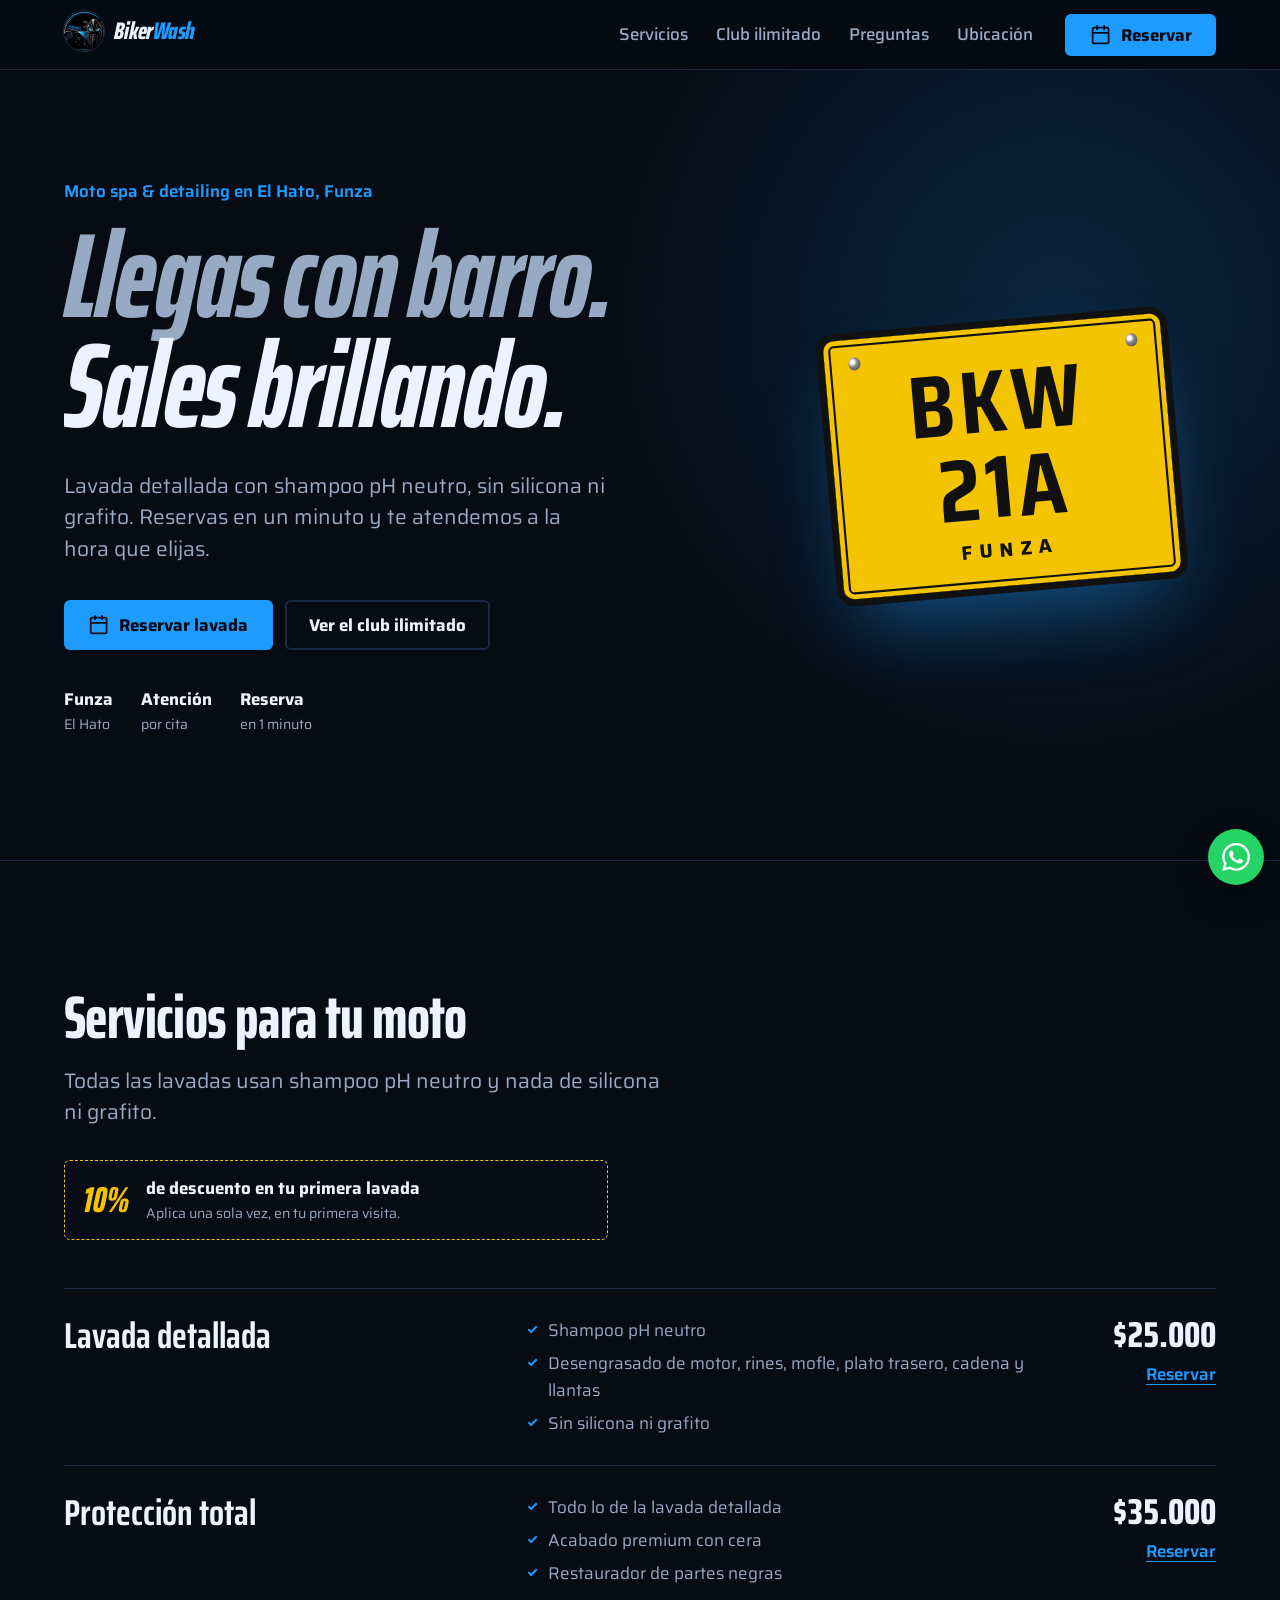
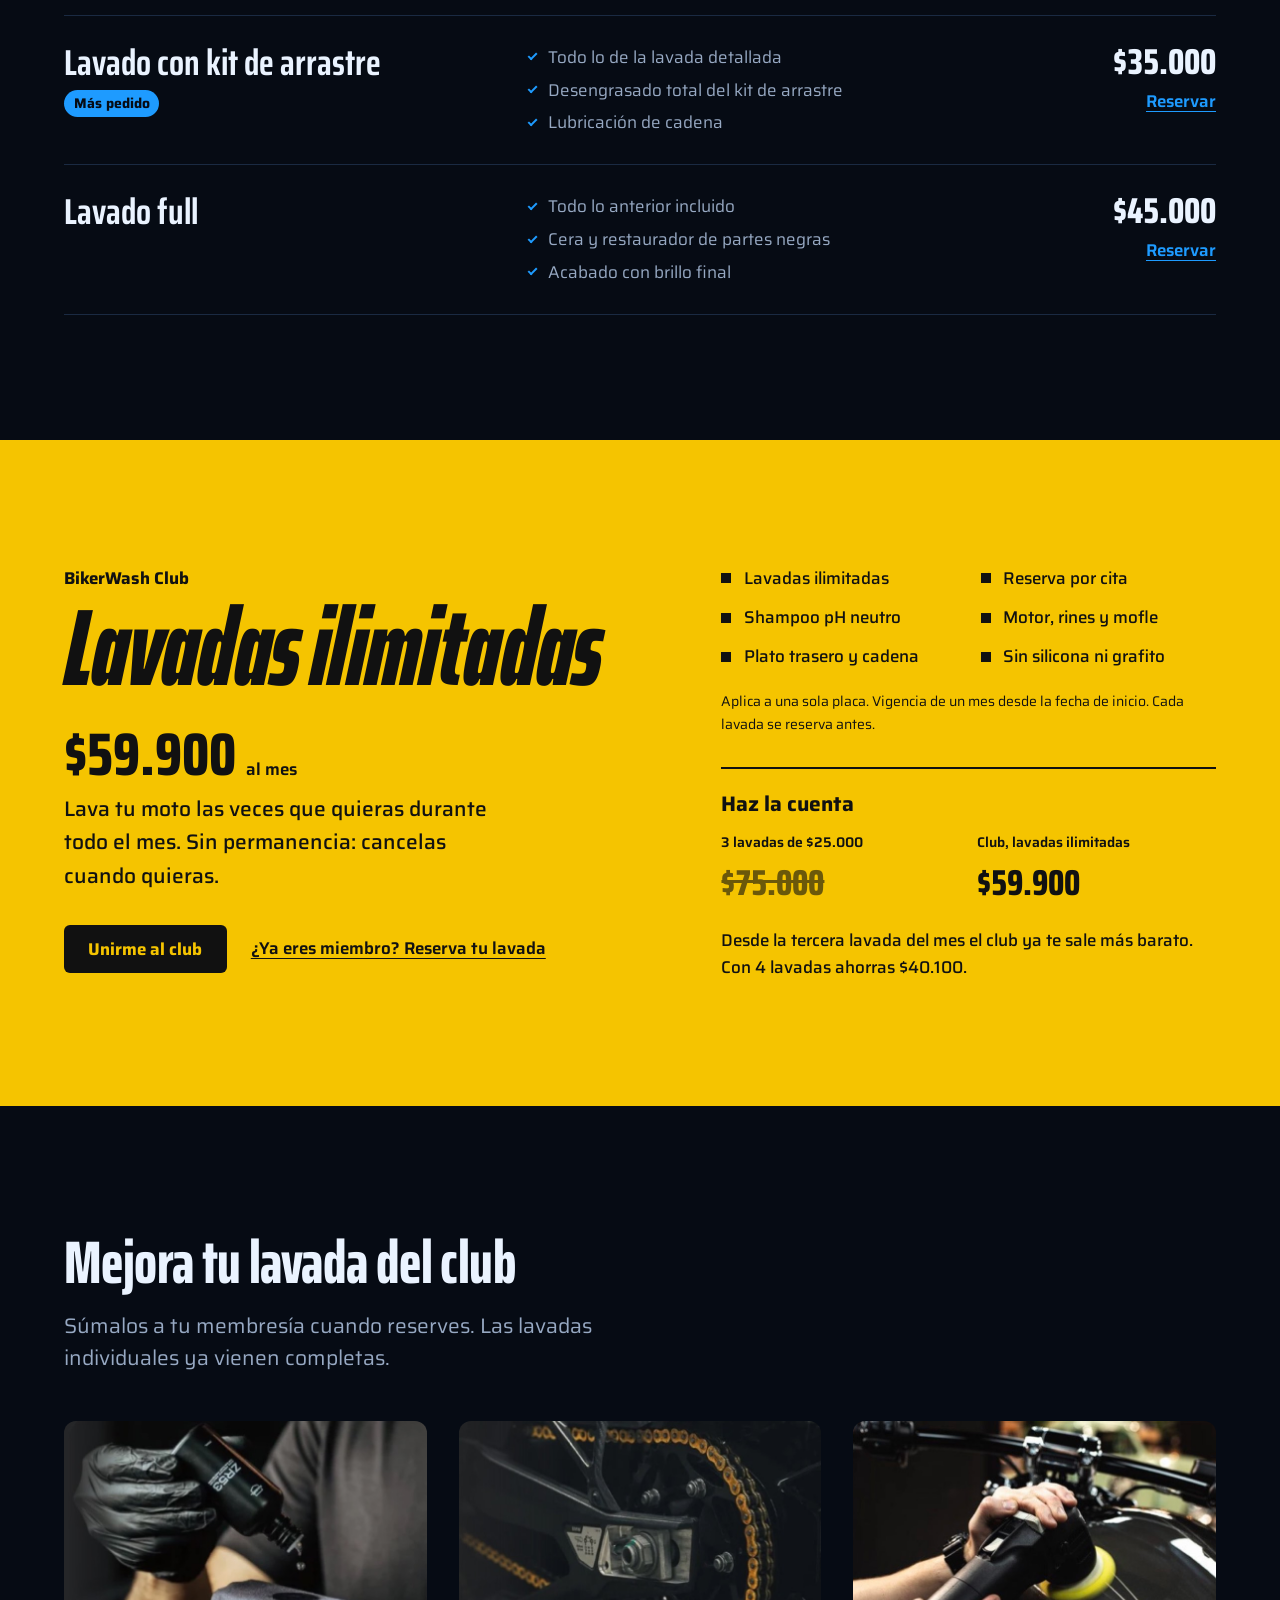
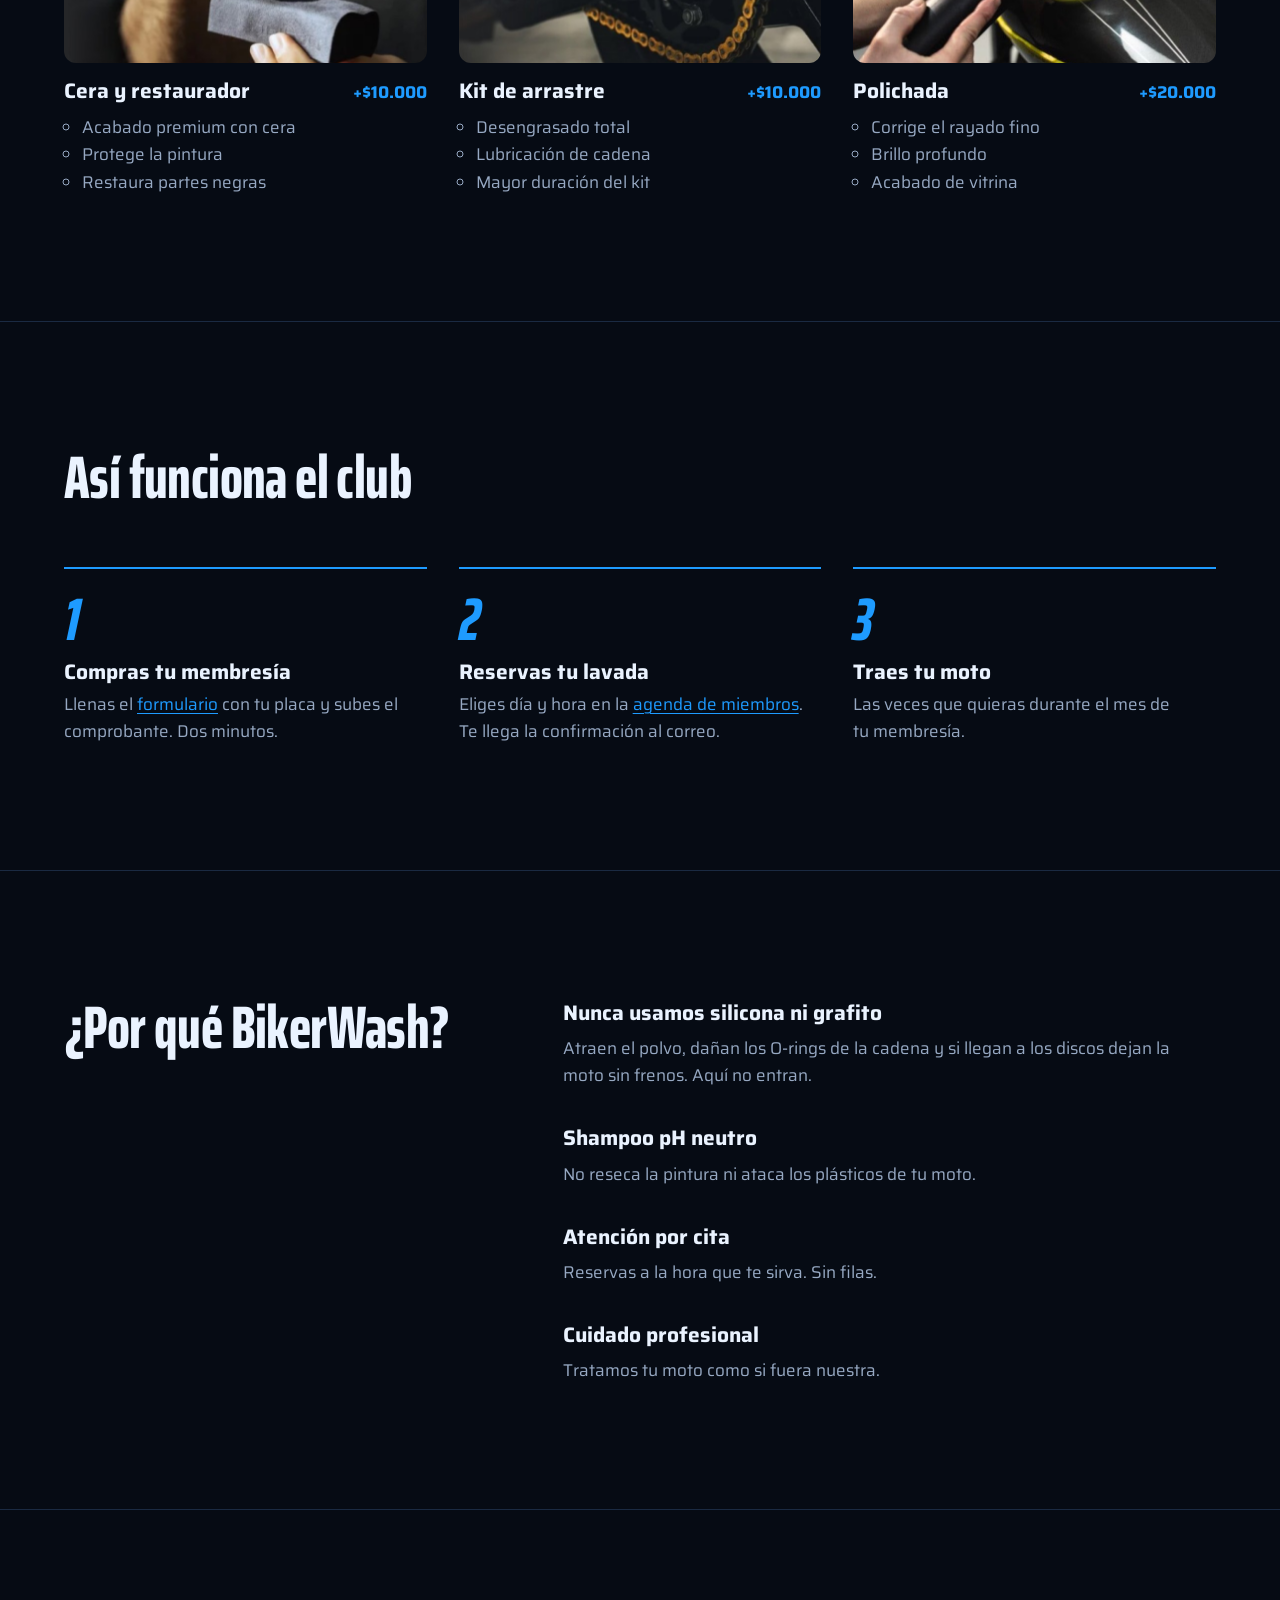
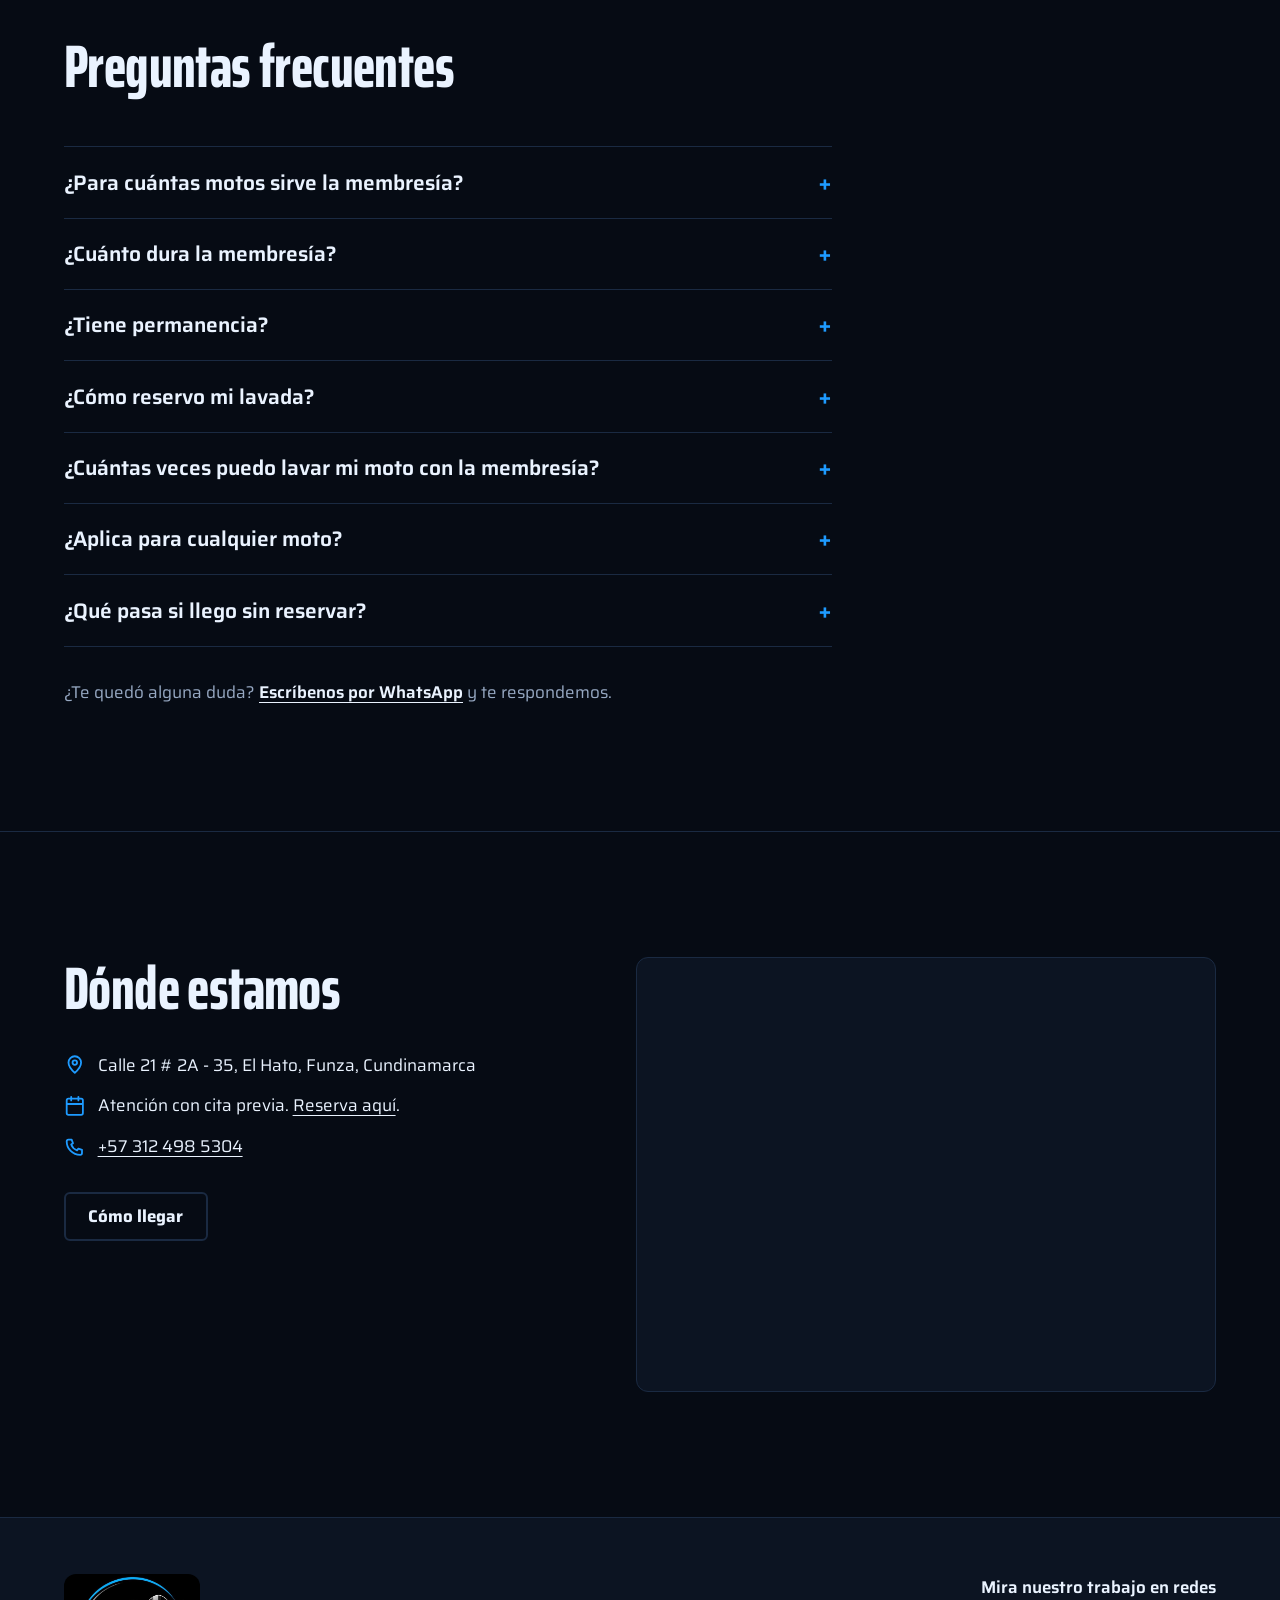
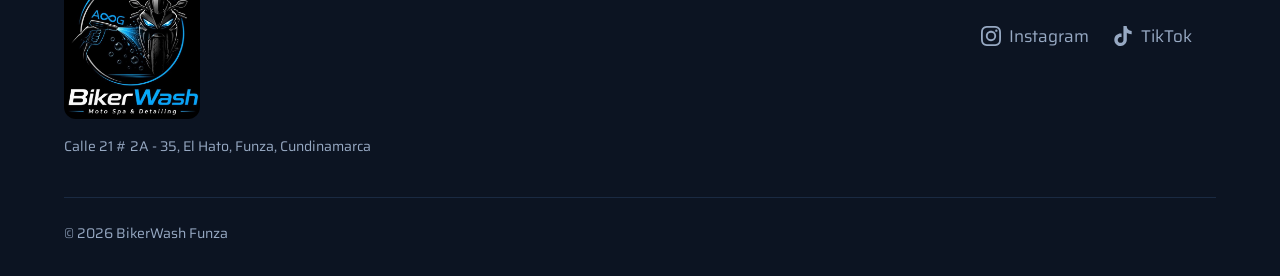
==== commit 073d247d: "Add files via upload" ====
--- a/index.html
+++ b/index.html
@@ -283,7 +283,7 @@
       </section>
 
       <!-- ============ Mejoras para miembros ============ -->
-      <section class="addons" aria-labelledby="mejoras-title">
+      <section class="addons" aria-labelledby="mejoras-title" data-nav="club">
         <div class="container">
           <h2 id="mejoras-title" class="section-title">Mejora tu lavada del club</h2>
           <p class="section-lead">Súmalos a tu membresía cuando reserves. Las lavadas individuales ya vienen completas.</p>
@@ -330,7 +330,7 @@
       </section>
 
       <!-- ============ Cómo funciona el club ============ -->
-      <section class="process" aria-labelledby="proceso-title">
+      <section class="process" aria-labelledby="proceso-title" data-nav="club">
         <div class="container">
           <h2 id="proceso-title" class="section-title">Así funciona el club</h2>
 
--- a/css/styles.css
+++ b/css/styles.css
@@ -52,6 +52,14 @@
   -webkit-text-size-adjust: 100%;
   text-size-adjust: 100%;
   scroll-padding-top: var(--header-h);
+  /* "proximity": la página se acomoda al inicio de una sección solo cuando el scroll
+     se detiene cerca de ella; dentro de secciones largas se lee sin saltos. */
+  scroll-snap-type: y proximity;
+}
+
+/* Puntos de anclaje del scroll: cada sección principal. */
+main > section {
+  scroll-snap-align: start;
 }
 
 @media (prefers-reduced-motion: no-preference) {
@@ -280,14 +288,24 @@
 }
 
 .header__link {
+  padding-bottom: 0.2rem;
   color: var(--c-mist);
   font-weight: 500;
   text-decoration: none;
-  transition: color 160ms ease;
-}
-
-.header__link:hover {
+  /* Subrayado azul de la sección visible; crece de izquierda a derecha. */
+  background: linear-gradient(var(--c-blue), var(--c-blue)) no-repeat left bottom / 0 2px;
+  transition:
+    color 160ms ease,
+    background-size 240ms var(--ease-out);
+}
+
+.header__link:hover,
+.header__link[aria-current="true"] {
   color: var(--c-foam);
+}
+
+.header__link[aria-current="true"] {
+  background-size: 100% 2px;
 }
 
 .header__nav {
@@ -353,6 +371,14 @@
     padding-block: 0.85rem;
     font-size: var(--step-1);
     border-bottom: 1px solid var(--c-line);
+    background-position: left center;
+    background-size: 3px 0;
+  }
+
+  /* En el menú desplegable el indicador es una barra vertical. */
+  .header__link[aria-current="true"] {
+    padding-left: 0.85rem;
+    background-size: 3px 1.4em;
   }
 
   .header__cta {
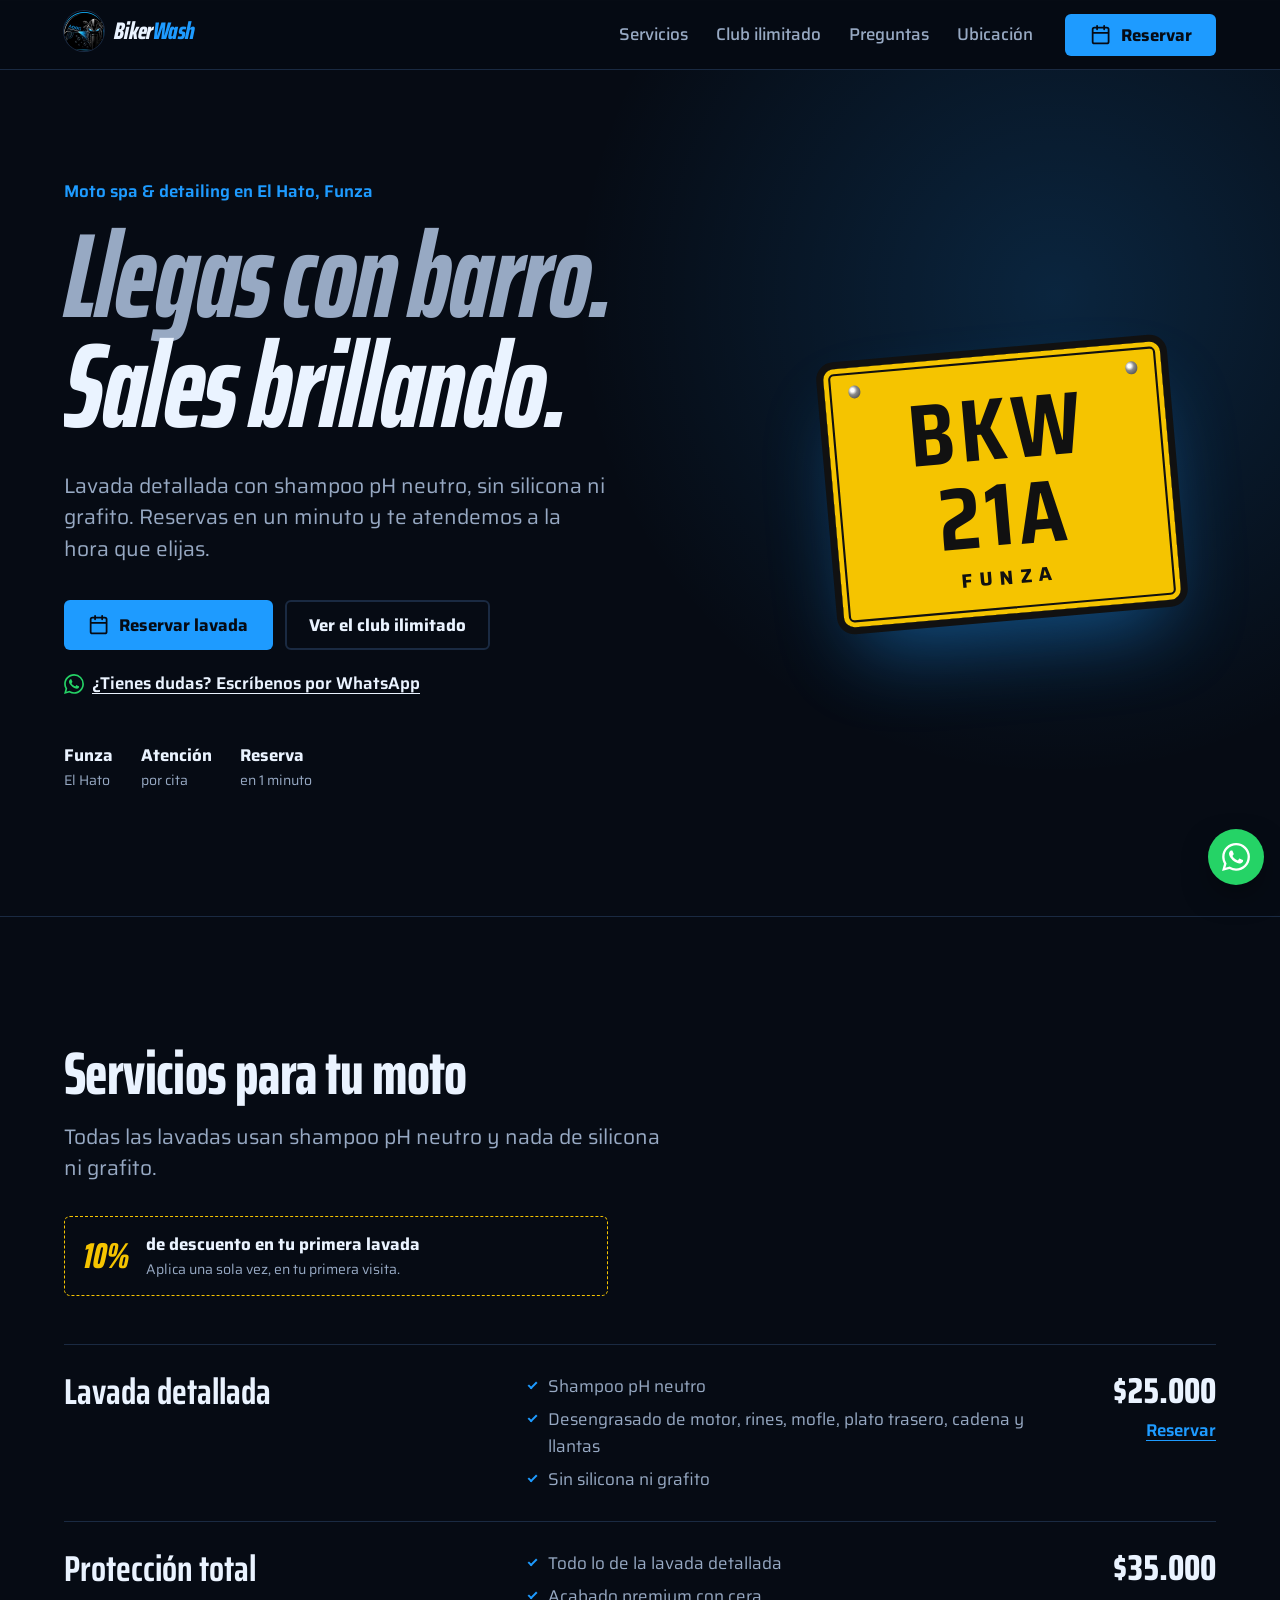
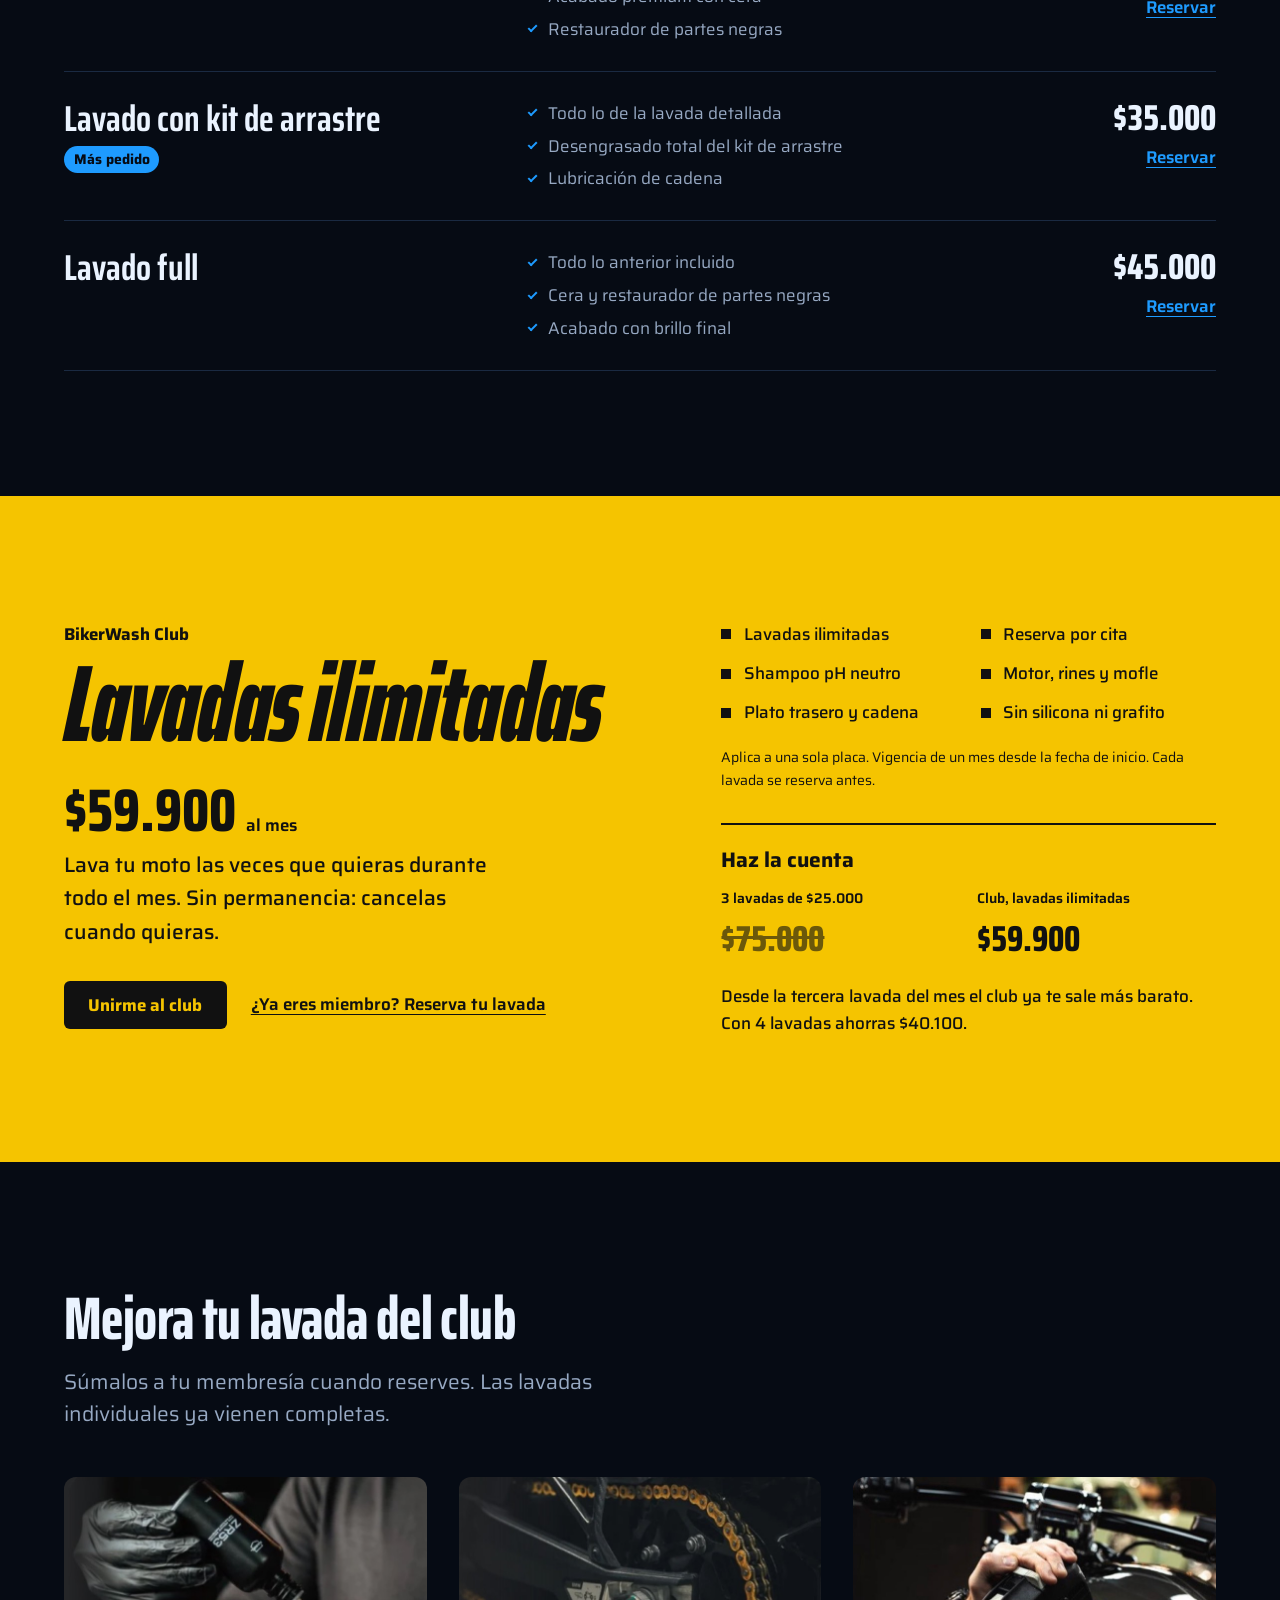
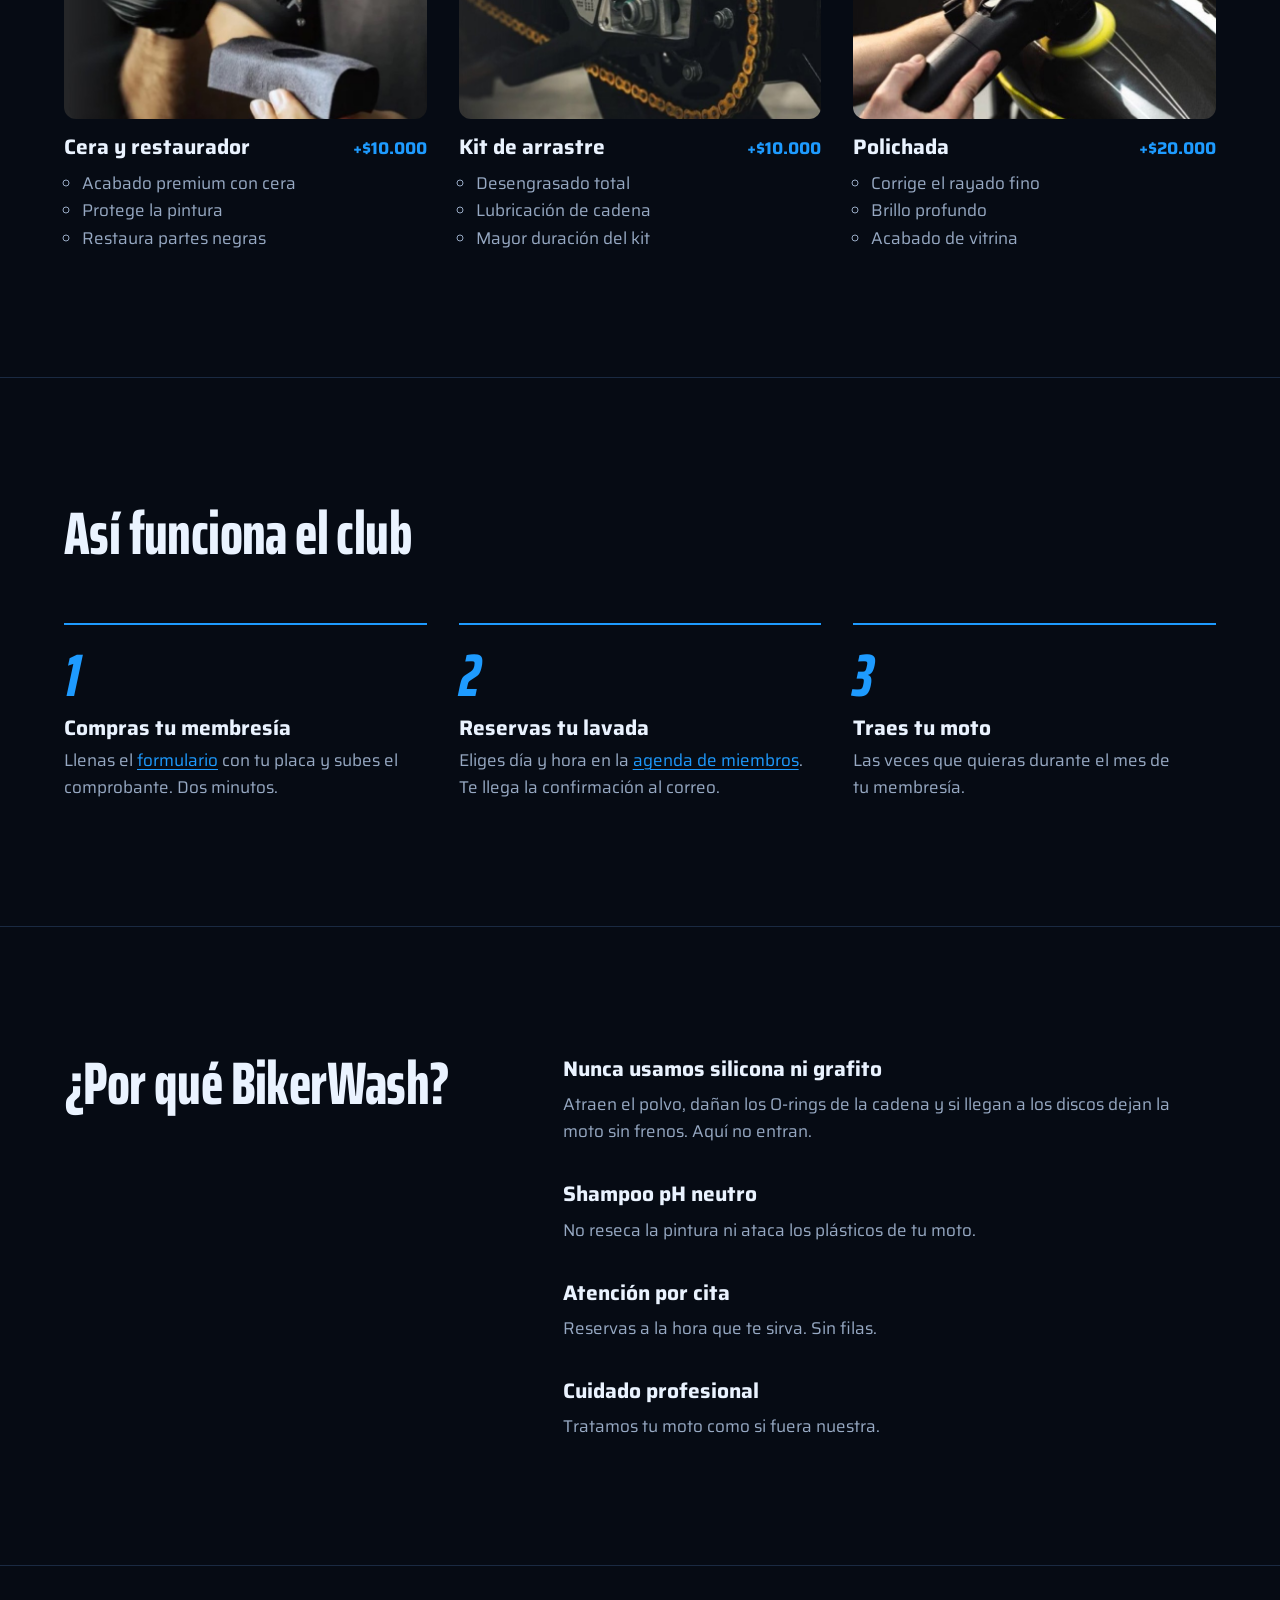
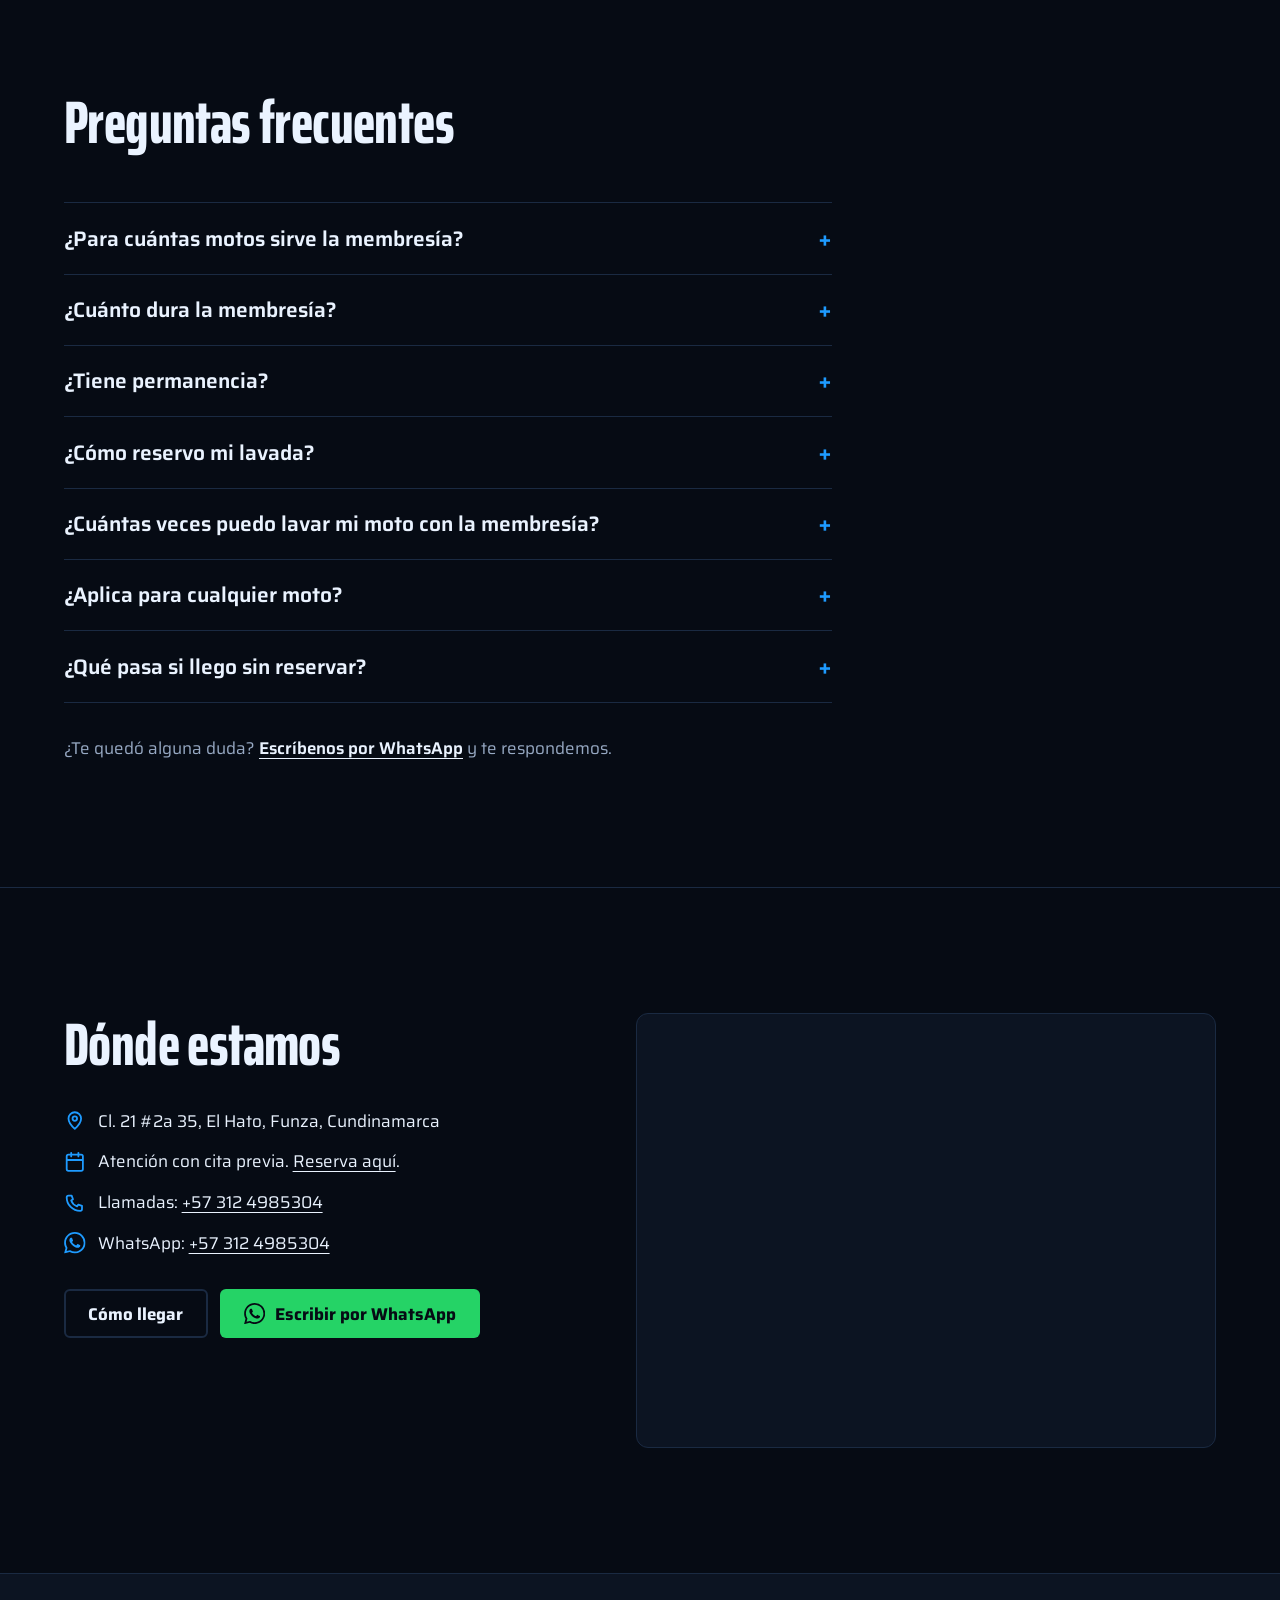
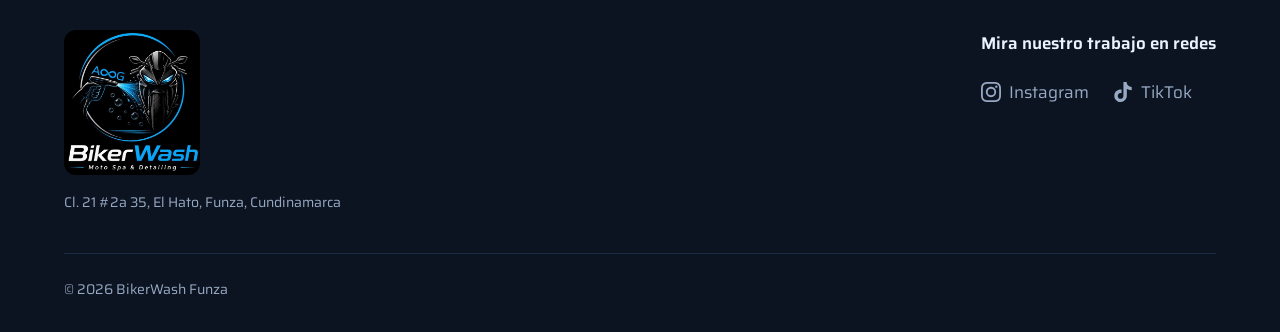
==== commit 57f2bdbe: "Add files via upload" ====
--- a/index.html
+++ b/index.html
@@ -49,11 +49,17 @@
         "priceRange": "$25.000 - $59.900",
         "address": {
           "@type": "PostalAddress",
-          "streetAddress": "Calle 21 # 2A - 35, El Hato",
+          "streetAddress": "Cl. 21 #2a 35, El Hato",
           "addressLocality": "Funza",
           "addressRegion": "Cundinamarca",
           "addressCountry": "CO"
         },
+        "geo": {
+          "@type": "GeoCoordinates",
+          "latitude": 4.7076526,
+          "longitude": -74.2003404
+        },
+        "hasMap": "https://maps.app.goo.gl/SQCEmFfTHT6m9eCN9",
         "sameAs": ["https://www.instagram.com/bikerwashfunza/", "https://www.tiktok.com/@bikerwashfunza"]
       }
     </script>
@@ -144,6 +150,11 @@
               <a class="btn btn--ghost" href="#club">Ver el club ilimitado</a>
             </div>
 
+            <a class="hero__whatsapp" href="https://wa.me/573124985304?text=Hola%2C%20tengo%20una%20duda%20antes%20de%20reservar%20en%20BikerWash" target="_blank" rel="noopener">
+              <svg class="icon" width="24" height="24" aria-hidden="true" focusable="false"><use href="#i-whatsapp" /></svg>
+              ¿Tienes dudas? Escríbenos por WhatsApp
+            </a>
+
             <ul class="hero__facts">
               <li><b>Funza</b>El Hato</li>
               <li><b>Atención</b>por cita</li>
@@ -437,7 +448,7 @@
             <address class="location__contact">
               <p class="location__line">
                 <svg class="icon" width="24" height="24" aria-hidden="true" focusable="false"><use href="#i-pin" /></svg>
-                <span>Calle 21 # 2A - 35, El Hato, Funza, Cundinamarca</span>
+                <span>Cl. 21 #2a 35, El Hato, Funza, Cundinamarca</span>
               </p>
               <p class="location__line">
                 <svg class="icon" width="24" height="24" aria-hidden="true" focusable="false"><use href="#i-calendar" /></svg>
@@ -445,17 +456,27 @@
               </p>
               <p class="location__line">
                 <svg class="icon" width="24" height="24" aria-hidden="true" focusable="false"><use href="#i-phone" /></svg>
-                <a href="tel:+573124985304">+57 312 498 5304</a>
+                <span>Llamadas: <a href="tel:+573124985304">+57 312 4985304</a></span>
+              </p>
+              <p class="location__line">
+                <svg class="icon" width="24" height="24" aria-hidden="true" focusable="false"><use href="#i-whatsapp" /></svg>
+                <span>WhatsApp: <a href="https://wa.me/573124985304?text=Hola%2C%20quiero%20informaci%C3%B3n%20sobre%20BikerWash" target="_blank" rel="noopener">+57 312 4985304</a></span>
               </p>
             </address>
 
-            <a class="btn btn--ghost" href="https://maps.app.goo.gl/SQCEmFfTHT6m9eCN9" target="_blank" rel="noopener">Cómo llegar</a>
+            <div class="location__actions">
+              <a class="btn btn--ghost" href="https://maps.app.goo.gl/SQCEmFfTHT6m9eCN9" target="_blank" rel="noopener">Cómo llegar</a>
+              <a class="btn btn--whatsapp" href="https://wa.me/573124985304?text=Hola%2C%20quiero%20informaci%C3%B3n%20sobre%20BikerWash" target="_blank" rel="noopener">
+                <svg class="icon" width="24" height="24" aria-hidden="true" focusable="false"><use href="#i-whatsapp" /></svg>
+                Escribir por WhatsApp
+              </a>
+            </div>
           </div>
 
           <div class="location__map">
             <iframe
-              src="https://www.google.com/maps?q=Calle%2021%20%232a-35%2C%20El%20Hato%2C%20Funza%2C%20Cundinamarca&amp;z=16&amp;output=embed"
-              title="Mapa: BikerWash Funza, Calle 21 # 2A - 35, El Hato, Funza"
+              src="https://www.google.com/maps?q=Biker%20Wash%20Funza%2C%20Cl.%2021%20%232a%2035%2C%20Funza%2C%20Cundinamarca&amp;z=17&amp;output=embed"
+              title="Mapa: BikerWash Funza, Cl. 21 #2a 35, El Hato, Funza"
               loading="lazy"
               referrerpolicy="no-referrer-when-downgrade"
               allowfullscreen
@@ -470,7 +491,7 @@
       <div class="container footer__inner">
         <div class="footer__brand">
           <img class="footer__logo" src="img/logo.jpg" width="525" height="560" alt="BikerWash, Moto Spa &amp; Detailing" loading="lazy" decoding="async" />
-          <p class="footer__meta">Calle 21 # 2A - 35, El Hato, Funza, Cundinamarca</p>
+          <p class="footer__meta">Cl. 21 #2a 35, El Hato, Funza, Cundinamarca</p>
         </div>
 
         <div class="footer__social">
--- a/css/styles.css
+++ b/css/styles.css
@@ -1,1292 +1,1329 @@
-/* ==========================================================================
-   Tokens
-   ========================================================================== */
-:root {
-  color-scheme: dark;
-
-  /* Color */
-  --c-night: #060b14; /* fondo: noche de carretera */
-  --c-panel: #0c1422; /* superficies elevadas */
-  --c-line: #1a2a42; /* bordes y divisores */
-  --c-blue: #1e9bff; /* azul eléctrico del logo */
-  --c-blue-deep: #0a6fd0; /* azul en estados activos */
-  --c-foam: #eaf3ff; /* texto principal: espuma */
-  --c-mist: #97a9c3; /* texto secundario */
-  --c-plate: #f5c400; /* amarillo placa de moto */
-  --c-plate-ink: #111111;
-
-  /* Type */
-  --font-sans: 'Saira', system-ui, -apple-system, 'Segoe UI', Roboto, sans-serif;
-  --step--1: 0.875rem;
-  --step-0: 1.0625rem;
-  --step-1: 1.3125rem;
-  --step-2: clamp(1.625rem, 1.3rem + 1.4vw, 2.25rem);
-  --step-3: clamp(2.25rem, 1.6rem + 3vw, 3.75rem);
-  --step-hero: clamp(3.25rem, 1.8rem + 7.2vw, 7.5rem);
-
-  /* Space & layout */
-  --gutter: clamp(1rem, 0.6rem + 2vw, 2rem);
-  --section-space: clamp(4.5rem, 3rem + 6vw, 8rem);
-  --container: 72rem;
-  --radius-s: 0.375rem;
-  --radius-m: 0.75rem;
-
-  --header-h: 4.25rem;
-  --ease-out: cubic-bezier(0.22, 1, 0.36, 1);
-}
-
-/* ==========================================================================
-   Reset mínimo
-   ========================================================================== */
-*,
-*::before,
-*::after {
-  box-sizing: border-box;
-}
-
-* {
-  margin: 0;
-}
-
-html {
-  -webkit-text-size-adjust: 100%;
-  text-size-adjust: 100%;
-  scroll-padding-top: var(--header-h);
-  /* "proximity": la página se acomoda al inicio de una sección solo cuando el scroll
-     se detiene cerca de ella; dentro de secciones largas se lee sin saltos. */
-  scroll-snap-type: y proximity;
-}
-
-/* Puntos de anclaje del scroll: cada sección principal. */
-main > section {
-  scroll-snap-align: start;
-}
-
-@media (prefers-reduced-motion: no-preference) {
-  html {
-    scroll-behavior: smooth;
-  }
-}
-
-body {
-  min-height: 100dvh;
-  background: var(--c-night);
-  color: var(--c-foam);
-  font-family: var(--font-sans);
-  font-size: var(--step-0);
-  line-height: 1.6;
-  -webkit-font-smoothing: antialiased;
-  overflow-x: clip;
-}
-
-img,
-svg,
-iframe {
-  display: block;
-  max-width: 100%;
-}
-
-[hidden] {
-  display: none !important;
-}
-
-a {
-  color: inherit;
-}
-
-h1,
-h2,
-h3 {
-  line-height: 1.05;
-  text-wrap: balance;
-}
-
-p {
-  text-wrap: pretty;
-}
-
-:focus-visible {
-  outline: 3px solid var(--c-plate);
-  outline-offset: 3px;
-  border-radius: 2px;
-}
-
-/* ==========================================================================
-   Utilidades compartidas
-   ========================================================================== */
-.container {
-  width: min(100% - 2 * var(--gutter), var(--container));
-  margin-inline: auto;
-}
-
-.visually-hidden {
-  position: absolute;
-  width: 1px;
-  height: 1px;
-  padding: 0;
-  margin: -1px;
-  overflow: hidden;
-  clip: rect(0 0 0 0);
-  white-space: nowrap;
-  border: 0;
-}
-
-.skip-link {
-  position: absolute;
-  inset-inline-start: var(--gutter);
-  top: -3rem;
-  z-index: 100;
-  padding: 0.5rem 1rem;
-  background: var(--c-plate);
-  color: var(--c-plate-ink);
-  font-weight: 700;
-  text-decoration: none;
-  border-radius: var(--radius-s);
-}
-
-.skip-link:focus {
-  top: 0.75rem;
-}
-
-/* Encabezado de sección: título condensado + bajada. */
-.section-title {
-  font-size: var(--step-3);
-  font-weight: 800;
-  font-stretch: 62%;
-  letter-spacing: -0.01em;
-}
-
-.section-lead {
-  max-width: 38rem;
-  margin-top: 1rem;
-  color: var(--c-mist);
-  font-size: var(--step-1);
-  line-height: 1.5;
-}
-
-/* Botones */
-.btn {
-  display: inline-flex;
-  align-items: center;
-  justify-content: center;
-  gap: 0.6rem;
-  min-height: 3rem;
-  padding: 0.75rem 1.4rem;
-  border: 2px solid transparent;
-  border-radius: var(--radius-s);
-  font-weight: 700;
-  font-size: var(--step-0);
-  line-height: 1.2;
-  text-decoration: none;
-  transition:
-    background-color 160ms ease,
-    border-color 160ms ease,
-    color 160ms ease;
-}
-
-.btn svg {
-  width: 1.25em;
-  height: 1.25em;
-  flex: none;
-}
-
-.btn--primary {
-  background: var(--c-blue);
-  color: var(--c-night);
-}
-
-.btn--primary:hover {
-  background: var(--c-foam);
-}
-
-.btn--ghost {
-  border-color: var(--c-line);
-  color: var(--c-foam);
-}
-
-.btn--ghost:hover {
-  border-color: var(--c-blue);
-}
-
-.btn--plate {
-  background: var(--c-plate);
-  color: var(--c-plate-ink);
-}
-
-.btn--plate:hover {
-  background: var(--c-foam);
-}
-
-@media (prefers-reduced-motion: reduce) {
-  *,
-  *::before,
-  *::after {
-    animation-duration: 0.01ms !important;
-    animation-iteration-count: 1 !important;
-    transition-duration: 0.01ms !important;
-  }
-}
-
-/* ==========================================================================
-   Logo
-   ========================================================================== */
-.logo {
-  display: inline-flex;
-  align-items: center;
-  gap: 0.65rem;
-}
-
-.logo__mark {
-  width: 2.5rem;
-  height: 2.5rem;
-  border-radius: 50%;
-  box-shadow: 0 0 0 1px var(--c-line);
-}
-
-.logo__word {
-  color: var(--c-foam);
-  font-size: 1.5rem;
-  font-weight: 800;
-  font-style: italic;
-  font-stretch: 75%;
-  letter-spacing: -0.01em;
-}
-
-.logo__wash {
-  color: var(--c-blue);
-}
-
-/* ==========================================================================
-   Header
-   ========================================================================== */
-.header {
-  position: sticky;
-  top: 0;
-  z-index: 50;
-  background: color-mix(in srgb, var(--c-night) 88%, transparent);
-  backdrop-filter: blur(10px);
-  border-bottom: 1px solid var(--c-line);
-}
-
-.header__inner {
-  display: flex;
-  align-items: center;
-  justify-content: space-between;
-  gap: 1.5rem;
-  min-height: var(--header-h);
-}
-
-.header__brand {
-  text-decoration: none;
-}
-
-.header__list {
-  display: flex;
-  gap: 1.75rem;
-  padding: 0;
-  list-style: none;
-}
-
-.header__link {
-  padding-bottom: 0.2rem;
-  color: var(--c-mist);
-  font-weight: 500;
-  text-decoration: none;
-  /* Subrayado azul de la sección visible; crece de izquierda a derecha. */
-  background: linear-gradient(var(--c-blue), var(--c-blue)) no-repeat left bottom / 0 2px;
-  transition:
-    color 160ms ease,
-    background-size 240ms var(--ease-out);
-}
-
-.header__link:hover,
-.header__link[aria-current="true"] {
-  color: var(--c-foam);
-}
-
-.header__link[aria-current="true"] {
-  background-size: 100% 2px;
-}
-
-.header__nav {
-  display: flex;
-  align-items: center;
-  gap: 2rem;
-}
-
-.header__cta {
-  min-height: 2.5rem;
-  padding-block: 0.5rem;
-}
-
-.header__toggle {
-  display: none;
-  place-items: center;
-  width: 2.75rem;
-  height: 2.75rem;
-  padding: 0;
-  background: none;
-  border: 1px solid var(--c-line);
-  border-radius: var(--radius-s);
-  color: var(--c-foam);
-  cursor: pointer;
-}
-
-.header__toggle .header__icon--close,
-.header__toggle[aria-expanded='true'] .header__icon--open {
-  display: none;
-}
-
-.header__toggle[aria-expanded='true'] .header__icon--close {
-  display: block;
-}
-
-@media (max-width: 54rem) {
-  .header__toggle {
-    display: grid;
-  }
-
-  .header__nav {
-    position: absolute;
-    inset: var(--header-h) 0 auto;
-    flex-direction: column;
-    align-items: stretch;
-    gap: 1.5rem;
-    padding: 1.5rem var(--gutter) 2rem;
-    background: var(--c-night);
-    border-bottom: 1px solid var(--c-line);
-  }
-
-  .header__nav:not([data-open='true']) {
-    display: none;
-  }
-
-  .header__list {
-    flex-direction: column;
-    gap: 0;
-  }
-
-  .header__link {
-    display: block;
-    padding-block: 0.85rem;
-    font-size: var(--step-1);
-    border-bottom: 1px solid var(--c-line);
-    background-position: left center;
-    background-size: 3px 0;
-  }
-
-  /* En el menú desplegable el indicador es una barra vertical. */
-  .header__link[aria-current="true"] {
-    padding-left: 0.85rem;
-    background-size: 3px 1.4em;
-  }
-
-  .header__cta {
-    min-height: 3rem;
-  }
-}
-
-/* ==========================================================================
-   Plate
-   ========================================================================== */
-/* El tamaño lo decide el contenedor; la tipografía escala con él (unidades cqi). */
-.plate-wrap {
-  container-type: inline-size;
-  width: var(--plate-w, min(100%, 22rem));
-}
-
-.plate {
-  position: relative;
-  display: grid;
-  justify-items: center;
-  aspect-ratio: 4 / 3.1;
-  padding: 9% 8% 6%;
-  overflow: hidden;
-  background: var(--c-plate);
-  color: var(--c-plate-ink);
-  border: 2cqi solid var(--c-plate-ink);
-  border-radius: 5cqi;
-  box-shadow:
-    inset 0 0 0 1.4cqi var(--c-plate),
-    inset 0 0 0 2cqi var(--c-plate-ink),
-    0 2.5rem 5rem -1.5rem rgb(30 155 255 / 0.45);
-  rotate: -5deg;
-}
-
-.plate__line {
-  font-size: 25cqi;
-  font-weight: 700;
-  font-stretch: 80%;
-  line-height: 0.95;
-  letter-spacing: 0.06em;
-}
-
-.plate__city {
-  margin-top: auto;
-  font-size: 5.5cqi;
-  font-weight: 700;
-  letter-spacing: 0.35em;
-}
-
-.plate__screw {
-  position: absolute;
-  top: 7%;
-  width: 3.6cqi;
-  height: 3.6cqi;
-  border-radius: 50%;
-  background: radial-gradient(circle at 35% 35%, #fff 0 15%, #8a8a8a 40%, #3a3a3a 100%);
-}
-
-.plate__screw--l {
-  left: 7%;
-}
-
-.plate__screw--r {
-  right: 7%;
-}
-
-/* Reflejo que cruza la placa una sola vez al cargar: "recién lavada". */
-.plate__shine {
-  position: absolute;
-  inset: -20% auto -20% -60%;
-  width: 40%;
-  background: linear-gradient(100deg, transparent, rgb(255 255 255 / 0.7), transparent);
-  transform: skewX(-18deg);
-  animation: shine 1.4s var(--ease-out) 0.9s both;
-}
-
-@keyframes shine {
-  from {
-    translate: 0;
-  }
-  to {
-    translate: 450%;
-  }
-}
-
-@media (prefers-reduced-motion: reduce) {
-  .plate__shine {
-    display: none;
-  }
-}
-
-/* ==========================================================================
-   Hero
-   ========================================================================== */
-.hero {
-  position: relative;
-  padding-block: clamp(3rem, 2rem + 6vw, 7rem) clamp(4rem, 3rem + 6vw, 8rem);
-  overflow: hidden;
-  border-bottom: 1px solid var(--c-line);
-}
-
-/* Halo azul del logo detrás de la placa. */
-.hero::before {
-  content: '';
-  position: absolute;
-  inset: -30% -20% auto auto;
-  width: min(60rem, 120vw);
-  aspect-ratio: 1;
-  background: radial-gradient(closest-side, rgb(30 155 255 / 0.18), transparent);
-  pointer-events: none;
-}
-
-.hero__inner {
-  position: relative;
-  display: grid;
-  grid-template-columns: minmax(0, 1.5fr) minmax(0, 1fr);
-  align-items: center;
-  gap: clamp(2.5rem, 1rem + 5vw, 5rem);
-}
-
-.hero__kicker {
-  color: var(--c-blue);
-  font-weight: 600;
-}
-
-.hero__title {
-  margin-top: 1rem;
-  font-size: var(--step-hero);
-  font-weight: 800;
-  font-style: italic;
-  font-stretch: 58%;
-  line-height: 0.92;
-  letter-spacing: -0.015em;
-}
-
-.hero__line {
-  display: block;
-}
-
-.hero__line--before {
-  color: var(--c-mist);
-}
-
-/* El momento de la página: la segunda línea aparece como una pasada de squeegee. */
-.hero__line--after {
-  color: var(--c-foam);
-  animation: wipe 1s var(--ease-out) 0.25s both;
-}
-
-@keyframes wipe {
-  from {
-    clip-path: inset(0 100% 0 0);
-  }
-  to {
-    clip-path: inset(0 0 0 0);
-  }
-}
-
-.hero__lead {
-  max-width: 34rem;
-  margin-top: 1.75rem;
-  color: var(--c-mist);
-  font-size: var(--step-1);
-  line-height: 1.5;
-}
-
-.hero__actions {
-  display: flex;
-  flex-wrap: wrap;
-  gap: 0.75rem;
-  margin-top: 2.25rem;
-}
-
-.hero__facts {
-  display: flex;
-  flex-wrap: wrap;
-  gap: 0.5rem 1.75rem;
-  margin-top: 2.25rem;
-  padding: 0;
-  color: var(--c-mist);
-  font-size: var(--step--1);
-  list-style: none;
-}
-
-.hero__facts b {
-  display: block;
-  color: var(--c-foam);
-  font-size: var(--step-0);
-}
-
-.hero__visual {
-  display: grid;
-  justify-items: center;
-}
-
-@media (max-width: 54rem) {
-  .hero__inner {
-    grid-template-columns: 1fr;
-  }
-
-  .hero__visual {
-    --plate-w: min(70%, 16rem);
-    justify-items: start;
-    padding-inline-start: 0.5rem;
-  }
-}
-
-/* ==========================================================================
-   Services
-   ========================================================================== */
-.services {
-  padding-block: var(--section-space);
-}
-
-/* Oferta de bienvenida: en amarillo placa porque es la única promoción. */
-.services__promo {
-  display: flex;
-  align-items: center;
-  gap: 1rem;
-  max-width: 34rem;
-  margin-top: 2rem;
-  padding: 0.9rem 1.1rem;
-  border: 1px dashed var(--c-plate);
-  border-radius: var(--radius-s);
-}
-
-.services__promo strong {
-  color: var(--c-plate);
-  font-size: var(--step-2);
-  font-weight: 800;
-  font-style: italic;
-  font-stretch: 62%;
-  line-height: 1;
-}
-
-.services__promo span {
-  color: var(--c-mist);
-  font-size: var(--step--1);
-}
-
-.services__promo b {
-  display: block;
-  color: var(--c-foam);
-  font-size: var(--step-0);
-}
-
-.services__list {
-  margin-top: clamp(2rem, 1.5rem + 2vw, 3rem);
-  padding: 0;
-  list-style: none;
-  border-top: 1px solid var(--c-line);
-}
-
-.services__item {
-  display: grid;
-  grid-template-columns: minmax(0, 1fr) minmax(0, 1.3fr) auto;
-  align-items: start;
-  gap: 1rem 2.5rem;
-  padding-block: 1.75rem;
-  border-bottom: 1px solid var(--c-line);
-}
-
-.services__name {
-  font-size: var(--step-2);
-  font-weight: 700;
-  font-stretch: 70%;
-}
-
-.services__tag {
-  display: inline-block;
-  margin-top: 0.5rem;
-  padding: 0.15rem 0.6rem;
-  background: var(--c-blue);
-  color: var(--c-night);
-  font-size: var(--step--1);
-  font-weight: 700;
-  border-radius: 999px;
-}
-
-.services__includes {
-  display: grid;
-  gap: 0.35rem;
-  padding: 0;
-  color: var(--c-mist);
-  list-style: none;
-}
-
-.services__includes li {
-  position: relative;
-  padding-left: 1.4rem;
-}
-
-/* Chulito dibujado con bordes. */
-.services__includes li::before {
-  content: "";
-  position: absolute;
-  left: 0.15rem;
-  top: 0.55em;
-  width: 0.55rem;
-  height: 0.3rem;
-  border-left: 2px solid var(--c-blue);
-  border-bottom: 2px solid var(--c-blue);
-  rotate: -45deg;
-}
-
-.services__buy {
-  display: grid;
-  justify-items: end;
-  gap: 0.5rem;
-}
-
-.services__price {
-  font-size: var(--step-2);
-  font-weight: 800;
-  font-stretch: 70%;
-  font-variant-numeric: tabular-nums;
-  line-height: 1;
-}
-
-.services__book {
-  color: var(--c-blue);
-  font-weight: 600;
-  text-underline-offset: 0.25em;
-}
-
-.services__book:hover {
-  color: var(--c-foam);
-}
-
-@media (max-width: 48rem) {
-  .services__item {
-    grid-template-columns: 1fr auto;
-  }
-
-  .services__includes {
-    grid-column: 1 / -1;
-    grid-row: 2;
-  }
-
-  .services__buy {
-    grid-column: 2;
-    grid-row: 1;
-  }
-}
-
-/* ==========================================================================
-   Club (lavadas ilimitadas)
-   ========================================================================== */
-.club {
-  padding-block: var(--section-space);
-  background: var(--c-plate);
-  color: var(--c-plate-ink);
-}
-
-.club__inner {
-  display: grid;
-  grid-template-columns: minmax(0, 1.2fr) minmax(0, 1fr);
-  gap: 3rem 4rem;
-}
-
-.club__kicker {
-  font-weight: 700;
-}
-
-.club__title {
-  margin-top: 0.5rem;
-  font-size: clamp(3rem, 1.6rem + 6.5vw, 7rem);
-  font-weight: 900;
-  font-style: italic;
-  font-stretch: 55%;
-  line-height: 0.88;
-  letter-spacing: -0.015em;
-}
-
-.club__price {
-  display: flex;
-  align-items: baseline;
-  gap: 0.6rem;
-  margin-top: 1.75rem;
-}
-
-.club__amount {
-  font-size: var(--step-3);
-  font-weight: 800;
-  font-stretch: 70%;
-  line-height: 1;
-}
-
-.club__period {
-  font-weight: 600;
-}
-
-.club__summary {
-  max-width: 30rem;
-  margin-top: 0.5rem;
-  font-size: var(--step-1);
-  font-weight: 500;
-}
-
-.club__actions {
-  display: flex;
-  flex-wrap: wrap;
-  align-items: center;
-  gap: 1rem 1.5rem;
-  margin-top: 2rem;
-}
-
-.club__cta {
-  background: var(--c-plate-ink);
-  color: var(--c-plate);
-}
-
-.club__cta:hover {
-  background: var(--c-night);
-  color: var(--c-foam);
-}
-
-.club__member {
-  font-weight: 600;
-  text-underline-offset: 0.25em;
-}
-
-.club__includes {
-  display: grid;
-  grid-template-columns: repeat(2, minmax(0, 1fr));
-  gap: 0.75rem 1.5rem;
-  padding: 0;
-  font-weight: 500;
-  list-style: none;
-}
-
-.club__includes li {
-  padding-left: 1.4rem;
-  background: no-repeat left 0.5em / 0.65rem 0.65rem linear-gradient(var(--c-plate-ink), var(--c-plate-ink));
-}
-
-.club__terms {
-  margin-top: 1.25rem;
-  font-size: var(--step--1);
-}
-
-/* "Haz la cuenta": la comparación de precio es el argumento central del club. */
-.club__math {
-  margin-top: 2rem;
-  padding-top: 1.5rem;
-  border-top: 2px solid var(--c-plate-ink);
-}
-
-.club__math-title {
-  font-size: var(--step-1);
-  font-weight: 700;
-}
-
-.club__compare {
-  display: grid;
-  grid-template-columns: 1fr 1fr;
-  gap: 1rem;
-  margin-top: 1rem;
-}
-
-.club__compare dt {
-  font-size: var(--step--1);
-  font-weight: 600;
-}
-
-.club__compare dd {
-  font-size: var(--step-2);
-  font-weight: 800;
-  font-stretch: 70%;
-  font-variant-numeric: tabular-nums;
-}
-
-.club__compare .club__before {
-  text-decoration: line-through;
-  text-decoration-thickness: 3px;
-  opacity: 0.6;
-}
-
-.club__savings {
-  margin-top: 1rem;
-  font-weight: 500;
-}
-
-.club :focus-visible {
-  outline-color: var(--c-plate-ink);
-}
-
-@media (max-width: 54rem) {
-  .club__inner {
-    grid-template-columns: 1fr;
-  }
-}
-
-@media (max-width: 30rem) {
-  .club__includes {
-    grid-template-columns: 1fr;
-  }
-}
-
-/* ==========================================================================
-   Mejoras (adicionales del club)
-   ========================================================================== */
-.addons {
-  padding-block: var(--section-space);
-  border-bottom: 1px solid var(--c-line);
-}
-
-.addons__list {
-  display: grid;
-  grid-template-columns: repeat(3, minmax(0, 1fr));
-  gap: 2rem;
-  margin-top: clamp(2rem, 1.5rem + 2vw, 3rem);
-  padding: 0;
-  list-style: none;
-}
-
-/* object-position: top recorta la franja negra que traen las fotos abajo. */
-.addons__img {
-  width: 100%;
-  height: auto;
-  aspect-ratio: 3 / 2;
-  object-fit: cover;
-  object-position: top;
-  border-radius: var(--radius-m);
-}
-
-.addons__head {
-  display: flex;
-  justify-content: space-between;
-  align-items: baseline;
-  gap: 1rem;
-  margin-top: 1rem;
-}
-
-.addons__name {
-  font-size: var(--step-1);
-  font-weight: 700;
-}
-
-.addons__price {
-  color: var(--c-blue);
-  font-weight: 700;
-  white-space: nowrap;
-}
-
-.addons__perks {
-  margin-top: 0.5rem;
-  padding-left: 1.1rem;
-  color: var(--c-mist);
-}
-
-.addons__note {
-  margin-top: 2rem;
-  color: var(--c-mist);
-}
-
-@media (max-width: 54rem) {
-  .addons__list {
-    grid-template-columns: 1fr;
-    max-width: 30rem;
-  }
-}
-
-/* ==========================================================================
-   Cómo funciona
-   ========================================================================== */
-.process {
-  padding-block: var(--section-space);
-  border-bottom: 1px solid var(--c-line);
-}
-
-.process__list {
-  display: grid;
-  grid-template-columns: repeat(3, minmax(0, 1fr));
-  gap: 2rem;
-  margin-top: clamp(2.5rem, 2rem + 2vw, 4rem);
-  padding: 0;
-  list-style: none;
-  counter-reset: step;
-}
-
-.process__step {
-  counter-increment: step;
-  padding-top: 1.25rem;
-  border-top: 2px solid var(--c-blue);
-}
-
-.process__step::before {
-  content: counter(step);
-  display: block;
-  color: var(--c-blue);
-  font-size: var(--step-3);
-  font-weight: 800;
-  font-style: italic;
-  font-stretch: 58%;
-  line-height: 1;
-}
-
-.process__title {
-  margin-top: 0.75rem;
-  font-size: var(--step-1);
-  font-weight: 700;
-}
-
-.process__text {
-  margin-top: 0.5rem;
-  color: var(--c-mist);
-}
-
-.process__text a {
-  color: var(--c-blue);
-  text-underline-offset: 0.2em;
-}
-
-@media (max-width: 48rem) {
-  .process__list {
-    grid-template-columns: 1fr;
-  }
-}
-
-/* ==========================================================================
-   Por qué BikerWash
-   ========================================================================== */
-.why {
-  padding-block: var(--section-space);
-  border-bottom: 1px solid var(--c-line);
-}
-
-.why__inner {
-  display: grid;
-  grid-template-columns: minmax(0, 1fr) minmax(0, 1.5fr);
-  gap: 2.5rem 4rem;
-}
-
-.why__list {
-  display: grid;
-  gap: 2rem;
-}
-
-.why__item dt {
-  font-size: var(--step-1);
-  font-weight: 700;
-}
-
-.why__item dd {
-  max-width: 38rem;
-  margin-top: 0.35rem;
-  color: var(--c-mist);
-}
-
-@media (max-width: 54rem) {
-  .why__inner {
-    grid-template-columns: 1fr;
-  }
-}
-
-/* ==========================================================================
-   Preguntas frecuentes
-   ========================================================================== */
-.faq {
-  padding-block: var(--section-space);
-  border-bottom: 1px solid var(--c-line);
-}
-
-.faq__list {
-  max-width: 48rem;
-  margin-top: clamp(2rem, 1.5rem + 2vw, 3rem);
-  border-top: 1px solid var(--c-line);
-}
-
-.faq__item {
-  border-bottom: 1px solid var(--c-line);
-}
-
-.faq__item summary {
-  display: flex;
-  justify-content: space-between;
-  align-items: center;
-  gap: 1rem;
-  padding-block: 1.15rem;
-  font-size: var(--step-1);
-  font-weight: 600;
-  cursor: pointer;
-  list-style: none;
-}
-
-.faq__item summary::-webkit-details-marker {
-  display: none;
-}
-
-.faq__item summary::after {
-  content: "+";
-  flex: none;
-  color: var(--c-blue);
-  font-size: 1.6rem;
-  line-height: 1;
-  transition: rotate 200ms var(--ease-out);
-}
-
-.faq__item[open] summary::after {
-  rotate: 45deg;
-}
-
-.faq__item p {
-  max-width: 40rem;
-  padding-bottom: 1.25rem;
-  color: var(--c-mist);
-}
-
-.faq__item a,
-.faq__more a {
-  text-underline-offset: 0.25em;
-}
-
-.faq__item a {
-  color: var(--c-blue);
-}
-
-.faq__more {
-  margin-top: 2rem;
-  color: var(--c-mist);
-}
-
-.faq__more a {
-  color: var(--c-foam);
-  font-weight: 600;
-}
-
-/* ==========================================================================
-   Location
-   ========================================================================== */
-.location {
-  padding-block: var(--section-space);
-}
-
-.location__inner {
-  display: grid;
-  grid-template-columns: minmax(0, 1fr) minmax(0, 1.15fr);
-  gap: clamp(2.5rem, 1rem + 4vw, 5rem);
-  align-items: start;
-}
-
-.location__hours {
-  margin-top: 2.25rem;
-  border-top: 1px solid var(--c-line);
-}
-
-.location__row {
-  display: flex;
-  flex-wrap: wrap;
-  justify-content: space-between;
-  gap: 0.25rem 1.5rem;
-  padding-block: 1rem;
-  border-bottom: 1px solid var(--c-line);
-}
-
-.location__row dt {
-  font-weight: 600;
-}
-
-.location__row dd {
-  color: var(--c-mist);
-  font-variant-numeric: tabular-nums;
-}
-
-.location__contact {
-  display: grid;
-  gap: 0.85rem;
-  margin-block: 2rem;
-  font-style: normal;
-}
-
-.location__line {
-  display: flex;
-  align-items: flex-start;
-  gap: 0.75rem;
-}
-
-.location__line svg {
-  flex: none;
-  width: 1.35rem;
-  height: 1.35rem;
-  margin-top: 0.15rem;
-  color: var(--c-blue);
-}
-
-.location__line a {
-  text-underline-offset: 0.25em;
-}
-
-.location__map {
-  overflow: hidden;
-  aspect-ratio: 4 / 3;
-  background: var(--c-panel);
-  border: 1px solid var(--c-line);
-  border-radius: var(--radius-m);
-}
-
-.location__map iframe {
-  width: 100%;
-  height: 100%;
-  border: 0;
-  /* Mapa en tono oscuro para que no rompa la página. */
-  filter: invert(0.9) hue-rotate(180deg) saturate(0.6) contrast(0.95);
-}
-
-@media (max-width: 54rem) {
-  .location__inner {
-    grid-template-columns: 1fr;
-  }
-}
-
-/* ==========================================================================
-   Footer
-   ========================================================================== */
-.footer {
-  padding-block: 3.5rem 2rem;
-  background: var(--c-panel);
-  border-top: 1px solid var(--c-line);
-}
-
-.footer__inner {
-  display: flex;
-  flex-wrap: wrap;
-  justify-content: space-between;
-  gap: 2.5rem;
-}
-
-.footer__logo {
-  width: 8.5rem;
-  height: auto;
-  border-radius: var(--radius-m);
-}
-
-.footer__meta {
-  margin-top: 1rem;
-  color: var(--c-mist);
-  font-size: var(--step--1);
-}
-
-.footer__social p {
-  font-weight: 600;
-}
-
-.footer__social ul {
-  display: flex;
-  gap: 1.5rem;
-  margin-top: 0.85rem;
-  padding: 0;
-  list-style: none;
-}
-
-.footer__social a {
-  display: inline-flex;
-  align-items: center;
-  gap: 0.5rem;
-  min-height: 2.75rem;
-  color: var(--c-mist);
-  text-decoration: none;
-}
-
-.footer__social a:hover {
-  color: var(--c-foam);
-}
-
-.footer__social svg {
-  width: 1.25rem;
-  height: 1.25rem;
-}
-
-.footer__legal {
-  margin-top: 2.5rem;
-  padding-top: 1.5rem;
-  border-top: 1px solid var(--c-line);
-  color: var(--c-mist);
-  font-size: var(--step--1);
-}
-
-/* ==========================================================================
-   WhatsAppFloat
-   ========================================================================== */
-.wa-float {
-  position: fixed;
-  right: max(1rem, env(safe-area-inset-right));
-  bottom: max(1rem, env(safe-area-inset-bottom));
-  z-index: 40;
-  display: grid;
-  place-items: center;
-  width: 3.5rem;
-  height: 3.5rem;
-  background: #25d366;
-  color: #fff;
-  border-radius: 50%;
-  box-shadow: 0 0.75rem 2rem -0.5rem rgb(0 0 0 / 0.6);
-}
-
-.wa-float svg {
-  width: 1.75rem;
-  height: 1.75rem;
-}
-
-/* ==========================================================================
-   Página 404
-   ========================================================================== */
-.not-found {
-  padding-block: var(--section-space);
-}
-
-.not-found .btn {
-  margin-top: 2rem;
-}
+/* ==========================================================================
+   Tokens
+   ========================================================================== */
+:root {
+  color-scheme: dark;
+
+  /* Color */
+  --c-night: #060b14; /* fondo: noche de carretera */
+  --c-panel: #0c1422; /* superficies elevadas */
+  --c-line: #1a2a42; /* bordes y divisores */
+  --c-blue: #1e9bff; /* azul eléctrico del logo */
+  --c-blue-deep: #0a6fd0; /* azul en estados activos */
+  --c-foam: #eaf3ff; /* texto principal: espuma */
+  --c-mist: #97a9c3; /* texto secundario */
+  --c-plate: #f5c400; /* amarillo placa de moto */
+  --c-plate-ink: #111111;
+  --c-whatsapp: #25d366; /* verde oficial: se reconoce de inmediato */
+
+  /* Type */
+  --font-sans: 'Saira', system-ui, -apple-system, 'Segoe UI', Roboto, sans-serif;
+  --step--1: 0.875rem;
+  --step-0: 1.0625rem;
+  --step-1: 1.3125rem;
+  --step-2: clamp(1.625rem, 1.3rem + 1.4vw, 2.25rem);
+  --step-3: clamp(2.25rem, 1.6rem + 3vw, 3.75rem);
+  --step-hero: clamp(3.25rem, 1.8rem + 7.2vw, 7.5rem);
+
+  /* Space & layout */
+  --gutter: clamp(1rem, 0.6rem + 2vw, 2rem);
+  --section-space: clamp(4.5rem, 3rem + 6vw, 8rem);
+  --container: 72rem;
+  --radius-s: 0.375rem;
+  --radius-m: 0.75rem;
+
+  --header-h: 4.25rem;
+  --ease-out: cubic-bezier(0.22, 1, 0.36, 1);
+}
+
+/* ==========================================================================
+   Reset mínimo
+   ========================================================================== */
+*,
+*::before,
+*::after {
+  box-sizing: border-box;
+}
+
+* {
+  margin: 0;
+}
+
+html {
+  -webkit-text-size-adjust: 100%;
+  text-size-adjust: 100%;
+  scroll-padding-top: var(--header-h);
+  /* "proximity": la página se acomoda al inicio de una sección solo cuando el scroll
+     se detiene cerca de ella; dentro de secciones largas se lee sin saltos. */
+  scroll-snap-type: y proximity;
+}
+
+/* Puntos de anclaje del scroll: cada sección principal. */
+main > section {
+  scroll-snap-align: start;
+}
+
+@media (prefers-reduced-motion: no-preference) {
+  html {
+    scroll-behavior: smooth;
+  }
+}
+
+body {
+  min-height: 100dvh;
+  background: var(--c-night);
+  color: var(--c-foam);
+  font-family: var(--font-sans);
+  font-size: var(--step-0);
+  line-height: 1.6;
+  -webkit-font-smoothing: antialiased;
+  overflow-x: clip;
+}
+
+img,
+svg,
+iframe {
+  display: block;
+  max-width: 100%;
+}
+
+[hidden] {
+  display: none !important;
+}
+
+a {
+  color: inherit;
+}
+
+h1,
+h2,
+h3 {
+  line-height: 1.05;
+  text-wrap: balance;
+}
+
+p {
+  text-wrap: pretty;
+}
+
+:focus-visible {
+  outline: 3px solid var(--c-plate);
+  outline-offset: 3px;
+  border-radius: 2px;
+}
+
+/* ==========================================================================
+   Utilidades compartidas
+   ========================================================================== */
+.container {
+  width: min(100% - 2 * var(--gutter), var(--container));
+  margin-inline: auto;
+}
+
+.visually-hidden {
+  position: absolute;
+  width: 1px;
+  height: 1px;
+  padding: 0;
+  margin: -1px;
+  overflow: hidden;
+  clip: rect(0 0 0 0);
+  white-space: nowrap;
+  border: 0;
+}
+
+.skip-link {
+  position: absolute;
+  inset-inline-start: var(--gutter);
+  top: -3rem;
+  z-index: 100;
+  padding: 0.5rem 1rem;
+  background: var(--c-plate);
+  color: var(--c-plate-ink);
+  font-weight: 700;
+  text-decoration: none;
+  border-radius: var(--radius-s);
+}
+
+.skip-link:focus {
+  top: 0.75rem;
+}
+
+/* Encabezado de sección: título condensado + bajada. */
+.section-title {
+  font-size: var(--step-3);
+  font-weight: 800;
+  font-stretch: 62%;
+  letter-spacing: -0.01em;
+}
+
+.section-lead {
+  max-width: 38rem;
+  margin-top: 1rem;
+  color: var(--c-mist);
+  font-size: var(--step-1);
+  line-height: 1.5;
+}
+
+/* Botones */
+.btn {
+  display: inline-flex;
+  align-items: center;
+  justify-content: center;
+  gap: 0.6rem;
+  min-height: 3rem;
+  padding: 0.75rem 1.4rem;
+  border: 2px solid transparent;
+  border-radius: var(--radius-s);
+  font-weight: 700;
+  font-size: var(--step-0);
+  line-height: 1.2;
+  text-decoration: none;
+  transition:
+    background-color 160ms ease,
+    border-color 160ms ease,
+    color 160ms ease;
+}
+
+.btn svg {
+  width: 1.25em;
+  height: 1.25em;
+  flex: none;
+}
+
+.btn--primary {
+  background: var(--c-blue);
+  color: var(--c-night);
+}
+
+.btn--primary:hover {
+  background: var(--c-foam);
+}
+
+.btn--ghost {
+  border-color: var(--c-line);
+  color: var(--c-foam);
+}
+
+.btn--ghost:hover {
+  border-color: var(--c-blue);
+}
+
+.btn--plate {
+  background: var(--c-plate);
+  color: var(--c-plate-ink);
+}
+
+.btn--plate:hover {
+  background: var(--c-foam);
+}
+
+.btn--whatsapp {
+  background: var(--c-whatsapp);
+  color: var(--c-night);
+}
+
+.btn--whatsapp:hover {
+  background: var(--c-foam);
+}
+
+@media (prefers-reduced-motion: reduce) {
+  *,
+  *::before,
+  *::after {
+    animation-duration: 0.01ms !important;
+    animation-iteration-count: 1 !important;
+    transition-duration: 0.01ms !important;
+  }
+}
+
+/* ==========================================================================
+   Logo
+   ========================================================================== */
+.logo {
+  display: inline-flex;
+  align-items: center;
+  gap: 0.65rem;
+}
+
+.logo__mark {
+  width: 2.5rem;
+  height: 2.5rem;
+  border-radius: 50%;
+  box-shadow: 0 0 0 1px var(--c-line);
+}
+
+.logo__word {
+  color: var(--c-foam);
+  font-size: 1.5rem;
+  font-weight: 800;
+  font-style: italic;
+  font-stretch: 75%;
+  letter-spacing: -0.01em;
+}
+
+.logo__wash {
+  color: var(--c-blue);
+}
+
+/* ==========================================================================
+   Header
+   ========================================================================== */
+.header {
+  position: sticky;
+  top: 0;
+  z-index: 50;
+  background: color-mix(in srgb, var(--c-night) 88%, transparent);
+  backdrop-filter: blur(10px);
+  border-bottom: 1px solid var(--c-line);
+}
+
+.header__inner {
+  display: flex;
+  align-items: center;
+  justify-content: space-between;
+  gap: 1.5rem;
+  min-height: var(--header-h);
+}
+
+.header__brand {
+  text-decoration: none;
+}
+
+.header__list {
+  display: flex;
+  gap: 1.75rem;
+  padding: 0;
+  list-style: none;
+}
+
+.header__link {
+  padding-bottom: 0.2rem;
+  color: var(--c-mist);
+  font-weight: 500;
+  text-decoration: none;
+  /* Subrayado azul de la sección visible; crece de izquierda a derecha. */
+  background: linear-gradient(var(--c-blue), var(--c-blue)) no-repeat left bottom / 0 2px;
+  transition:
+    color 160ms ease,
+    background-size 240ms var(--ease-out);
+}
+
+.header__link:hover,
+.header__link[aria-current="true"] {
+  color: var(--c-foam);
+}
+
+.header__link[aria-current="true"] {
+  background-size: 100% 2px;
+}
+
+.header__nav {
+  display: flex;
+  align-items: center;
+  gap: 2rem;
+}
+
+.header__cta {
+  min-height: 2.5rem;
+  padding-block: 0.5rem;
+}
+
+.header__toggle {
+  display: none;
+  place-items: center;
+  width: 2.75rem;
+  height: 2.75rem;
+  padding: 0;
+  background: none;
+  border: 1px solid var(--c-line);
+  border-radius: var(--radius-s);
+  color: var(--c-foam);
+  cursor: pointer;
+}
+
+.header__toggle .header__icon--close,
+.header__toggle[aria-expanded='true'] .header__icon--open {
+  display: none;
+}
+
+.header__toggle[aria-expanded='true'] .header__icon--close {
+  display: block;
+}
+
+@media (max-width: 54rem) {
+  .header__toggle {
+    display: grid;
+  }
+
+  .header__nav {
+    position: absolute;
+    inset: var(--header-h) 0 auto;
+    flex-direction: column;
+    align-items: stretch;
+    gap: 1.5rem;
+    padding: 1.5rem var(--gutter) 2rem;
+    background: var(--c-night);
+    border-bottom: 1px solid var(--c-line);
+  }
+
+  .header__nav:not([data-open='true']) {
+    display: none;
+  }
+
+  .header__list {
+    flex-direction: column;
+    gap: 0;
+  }
+
+  .header__link {
+    display: block;
+    padding-block: 0.85rem;
+    font-size: var(--step-1);
+    border-bottom: 1px solid var(--c-line);
+    background-position: left center;
+    background-size: 3px 0;
+  }
+
+  /* En el menú desplegable el indicador es una barra vertical. */
+  .header__link[aria-current="true"] {
+    padding-left: 0.85rem;
+    background-size: 3px 1.4em;
+  }
+
+  .header__cta {
+    min-height: 3rem;
+  }
+}
+
+/* ==========================================================================
+   Plate
+   ========================================================================== */
+/* El tamaño lo decide el contenedor; la tipografía escala con él (unidades cqi). */
+.plate-wrap {
+  container-type: inline-size;
+  width: var(--plate-w, min(100%, 22rem));
+}
+
+.plate {
+  position: relative;
+  display: grid;
+  justify-items: center;
+  aspect-ratio: 4 / 3.1;
+  padding: 9% 8% 6%;
+  overflow: hidden;
+  background: var(--c-plate);
+  color: var(--c-plate-ink);
+  border: 2cqi solid var(--c-plate-ink);
+  border-radius: 5cqi;
+  box-shadow:
+    inset 0 0 0 1.4cqi var(--c-plate),
+    inset 0 0 0 2cqi var(--c-plate-ink),
+    0 2.5rem 5rem -1.5rem rgb(30 155 255 / 0.45);
+  rotate: -5deg;
+}
+
+.plate__line {
+  font-size: 25cqi;
+  font-weight: 700;
+  font-stretch: 80%;
+  line-height: 0.95;
+  letter-spacing: 0.06em;
+}
+
+.plate__city {
+  margin-top: auto;
+  font-size: 5.5cqi;
+  font-weight: 700;
+  letter-spacing: 0.35em;
+}
+
+.plate__screw {
+  position: absolute;
+  top: 7%;
+  width: 3.6cqi;
+  height: 3.6cqi;
+  border-radius: 50%;
+  background: radial-gradient(circle at 35% 35%, #fff 0 15%, #8a8a8a 40%, #3a3a3a 100%);
+}
+
+.plate__screw--l {
+  left: 7%;
+}
+
+.plate__screw--r {
+  right: 7%;
+}
+
+/* Reflejo que cruza la placa una sola vez al cargar: "recién lavada". */
+.plate__shine {
+  position: absolute;
+  inset: -20% auto -20% -60%;
+  width: 40%;
+  background: linear-gradient(100deg, transparent, rgb(255 255 255 / 0.7), transparent);
+  transform: skewX(-18deg);
+  animation: shine 1.4s var(--ease-out) 0.9s both;
+}
+
+@keyframes shine {
+  from {
+    translate: 0;
+  }
+  to {
+    translate: 450%;
+  }
+}
+
+@media (prefers-reduced-motion: reduce) {
+  .plate__shine {
+    display: none;
+  }
+}
+
+/* ==========================================================================
+   Hero
+   ========================================================================== */
+.hero {
+  position: relative;
+  padding-block: clamp(3rem, 2rem + 6vw, 7rem) clamp(4rem, 3rem + 6vw, 8rem);
+  overflow: hidden;
+  border-bottom: 1px solid var(--c-line);
+}
+
+/* Halo azul del logo detrás de la placa. */
+.hero::before {
+  content: '';
+  position: absolute;
+  inset: -30% -20% auto auto;
+  width: min(60rem, 120vw);
+  aspect-ratio: 1;
+  background: radial-gradient(closest-side, rgb(30 155 255 / 0.18), transparent);
+  pointer-events: none;
+}
+
+.hero__inner {
+  position: relative;
+  display: grid;
+  grid-template-columns: minmax(0, 1.5fr) minmax(0, 1fr);
+  align-items: center;
+  gap: clamp(2.5rem, 1rem + 5vw, 5rem);
+}
+
+.hero__kicker {
+  color: var(--c-blue);
+  font-weight: 600;
+}
+
+.hero__title {
+  margin-top: 1rem;
+  font-size: var(--step-hero);
+  font-weight: 800;
+  font-style: italic;
+  font-stretch: 58%;
+  line-height: 0.92;
+  letter-spacing: -0.015em;
+}
+
+.hero__line {
+  display: block;
+}
+
+.hero__line--before {
+  color: var(--c-mist);
+}
+
+/* El momento de la página: la segunda línea aparece como una pasada de squeegee. */
+.hero__line--after {
+  color: var(--c-foam);
+  animation: wipe 1s var(--ease-out) 0.25s both;
+}
+
+@keyframes wipe {
+  from {
+    clip-path: inset(0 100% 0 0);
+  }
+  to {
+    clip-path: inset(0 0 0 0);
+  }
+}
+
+.hero__lead {
+  max-width: 34rem;
+  margin-top: 1.75rem;
+  color: var(--c-mist);
+  font-size: var(--step-1);
+  line-height: 1.5;
+}
+
+.hero__actions {
+  display: flex;
+  flex-wrap: wrap;
+  gap: 0.75rem;
+  margin-top: 2.25rem;
+}
+
+.hero__whatsapp {
+  display: inline-flex;
+  align-items: center;
+  gap: 0.5rem;
+  min-height: 2.75rem;
+  margin-top: 0.75rem;
+  color: var(--c-foam);
+  font-weight: 600;
+  text-underline-offset: 0.25em;
+}
+
+.hero__whatsapp svg {
+  width: 1.25rem;
+  height: 1.25rem;
+  color: var(--c-whatsapp);
+}
+
+.hero__whatsapp:hover {
+  color: var(--c-whatsapp);
+}
+
+.hero__facts {
+  display: flex;
+  flex-wrap: wrap;
+  gap: 0.5rem 1.75rem;
+  margin-top: 2.25rem;
+  padding: 0;
+  color: var(--c-mist);
+  font-size: var(--step--1);
+  list-style: none;
+}
+
+.hero__facts b {
+  display: block;
+  color: var(--c-foam);
+  font-size: var(--step-0);
+}
+
+.hero__visual {
+  display: grid;
+  justify-items: center;
+}
+
+@media (max-width: 54rem) {
+  .hero__inner {
+    grid-template-columns: 1fr;
+  }
+
+  .hero__visual {
+    --plate-w: min(70%, 16rem);
+    justify-items: start;
+    padding-inline-start: 0.5rem;
+  }
+}
+
+/* ==========================================================================
+   Services
+   ========================================================================== */
+.services {
+  padding-block: var(--section-space);
+}
+
+/* Oferta de bienvenida: en amarillo placa porque es la única promoción. */
+.services__promo {
+  display: flex;
+  align-items: center;
+  gap: 1rem;
+  max-width: 34rem;
+  margin-top: 2rem;
+  padding: 0.9rem 1.1rem;
+  border: 1px dashed var(--c-plate);
+  border-radius: var(--radius-s);
+}
+
+.services__promo strong {
+  color: var(--c-plate);
+  font-size: var(--step-2);
+  font-weight: 800;
+  font-style: italic;
+  font-stretch: 62%;
+  line-height: 1;
+}
+
+.services__promo span {
+  color: var(--c-mist);
+  font-size: var(--step--1);
+}
+
+.services__promo b {
+  display: block;
+  color: var(--c-foam);
+  font-size: var(--step-0);
+}
+
+.services__list {
+  margin-top: clamp(2rem, 1.5rem + 2vw, 3rem);
+  padding: 0;
+  list-style: none;
+  border-top: 1px solid var(--c-line);
+}
+
+.services__item {
+  display: grid;
+  grid-template-columns: minmax(0, 1fr) minmax(0, 1.3fr) auto;
+  align-items: start;
+  gap: 1rem 2.5rem;
+  padding-block: 1.75rem;
+  border-bottom: 1px solid var(--c-line);
+}
+
+.services__name {
+  font-size: var(--step-2);
+  font-weight: 700;
+  font-stretch: 70%;
+}
+
+.services__tag {
+  display: inline-block;
+  margin-top: 0.5rem;
+  padding: 0.15rem 0.6rem;
+  background: var(--c-blue);
+  color: var(--c-night);
+  font-size: var(--step--1);
+  font-weight: 700;
+  border-radius: 999px;
+}
+
+.services__includes {
+  display: grid;
+  gap: 0.35rem;
+  padding: 0;
+  color: var(--c-mist);
+  list-style: none;
+}
+
+.services__includes li {
+  position: relative;
+  padding-left: 1.4rem;
+}
+
+/* Chulito dibujado con bordes. */
+.services__includes li::before {
+  content: "";
+  position: absolute;
+  left: 0.15rem;
+  top: 0.55em;
+  width: 0.55rem;
+  height: 0.3rem;
+  border-left: 2px solid var(--c-blue);
+  border-bottom: 2px solid var(--c-blue);
+  rotate: -45deg;
+}
+
+.services__buy {
+  display: grid;
+  justify-items: end;
+  gap: 0.5rem;
+}
+
+.services__price {
+  font-size: var(--step-2);
+  font-weight: 800;
+  font-stretch: 70%;
+  font-variant-numeric: tabular-nums;
+  line-height: 1;
+}
+
+.services__book {
+  color: var(--c-blue);
+  font-weight: 600;
+  text-underline-offset: 0.25em;
+}
+
+.services__book:hover {
+  color: var(--c-foam);
+}
+
+@media (max-width: 48rem) {
+  .services__item {
+    grid-template-columns: 1fr auto;
+  }
+
+  .services__includes {
+    grid-column: 1 / -1;
+    grid-row: 2;
+  }
+
+  .services__buy {
+    grid-column: 2;
+    grid-row: 1;
+  }
+}
+
+/* ==========================================================================
+   Club (lavadas ilimitadas)
+   ========================================================================== */
+.club {
+  padding-block: var(--section-space);
+  background: var(--c-plate);
+  color: var(--c-plate-ink);
+}
+
+.club__inner {
+  display: grid;
+  grid-template-columns: minmax(0, 1.2fr) minmax(0, 1fr);
+  gap: 3rem 4rem;
+}
+
+.club__kicker {
+  font-weight: 700;
+}
+
+.club__title {
+  margin-top: 0.5rem;
+  font-size: clamp(3rem, 1.6rem + 6.5vw, 7rem);
+  font-weight: 900;
+  font-style: italic;
+  font-stretch: 55%;
+  line-height: 0.88;
+  letter-spacing: -0.015em;
+}
+
+.club__price {
+  display: flex;
+  align-items: baseline;
+  gap: 0.6rem;
+  margin-top: 1.75rem;
+}
+
+.club__amount {
+  font-size: var(--step-3);
+  font-weight: 800;
+  font-stretch: 70%;
+  line-height: 1;
+}
+
+.club__period {
+  font-weight: 600;
+}
+
+.club__summary {
+  max-width: 30rem;
+  margin-top: 0.5rem;
+  font-size: var(--step-1);
+  font-weight: 500;
+}
+
+.club__actions {
+  display: flex;
+  flex-wrap: wrap;
+  align-items: center;
+  gap: 1rem 1.5rem;
+  margin-top: 2rem;
+}
+
+.club__cta {
+  background: var(--c-plate-ink);
+  color: var(--c-plate);
+}
+
+.club__cta:hover {
+  background: var(--c-night);
+  color: var(--c-foam);
+}
+
+.club__member {
+  font-weight: 600;
+  text-underline-offset: 0.25em;
+}
+
+.club__includes {
+  display: grid;
+  grid-template-columns: repeat(2, minmax(0, 1fr));
+  gap: 0.75rem 1.5rem;
+  padding: 0;
+  font-weight: 500;
+  list-style: none;
+}
+
+.club__includes li {
+  padding-left: 1.4rem;
+  background: no-repeat left 0.5em / 0.65rem 0.65rem linear-gradient(var(--c-plate-ink), var(--c-plate-ink));
+}
+
+.club__terms {
+  margin-top: 1.25rem;
+  font-size: var(--step--1);
+}
+
+/* "Haz la cuenta": la comparación de precio es el argumento central del club. */
+.club__math {
+  margin-top: 2rem;
+  padding-top: 1.5rem;
+  border-top: 2px solid var(--c-plate-ink);
+}
+
+.club__math-title {
+  font-size: var(--step-1);
+  font-weight: 700;
+}
+
+.club__compare {
+  display: grid;
+  grid-template-columns: 1fr 1fr;
+  gap: 1rem;
+  margin-top: 1rem;
+}
+
+.club__compare dt {
+  font-size: var(--step--1);
+  font-weight: 600;
+}
+
+.club__compare dd {
+  font-size: var(--step-2);
+  font-weight: 800;
+  font-stretch: 70%;
+  font-variant-numeric: tabular-nums;
+}
+
+.club__compare .club__before {
+  text-decoration: line-through;
+  text-decoration-thickness: 3px;
+  opacity: 0.6;
+}
+
+.club__savings {
+  margin-top: 1rem;
+  font-weight: 500;
+}
+
+.club :focus-visible {
+  outline-color: var(--c-plate-ink);
+}
+
+@media (max-width: 54rem) {
+  .club__inner {
+    grid-template-columns: 1fr;
+  }
+}
+
+@media (max-width: 30rem) {
+  .club__includes {
+    grid-template-columns: 1fr;
+  }
+}
+
+/* ==========================================================================
+   Mejoras (adicionales del club)
+   ========================================================================== */
+.addons {
+  padding-block: var(--section-space);
+  border-bottom: 1px solid var(--c-line);
+}
+
+.addons__list {
+  display: grid;
+  grid-template-columns: repeat(3, minmax(0, 1fr));
+  gap: 2rem;
+  margin-top: clamp(2rem, 1.5rem + 2vw, 3rem);
+  padding: 0;
+  list-style: none;
+}
+
+/* object-position: top recorta la franja negra que traen las fotos abajo. */
+.addons__img {
+  width: 100%;
+  height: auto;
+  aspect-ratio: 3 / 2;
+  object-fit: cover;
+  object-position: top;
+  border-radius: var(--radius-m);
+}
+
+.addons__head {
+  display: flex;
+  justify-content: space-between;
+  align-items: baseline;
+  gap: 1rem;
+  margin-top: 1rem;
+}
+
+.addons__name {
+  font-size: var(--step-1);
+  font-weight: 700;
+}
+
+.addons__price {
+  color: var(--c-blue);
+  font-weight: 700;
+  white-space: nowrap;
+}
+
+.addons__perks {
+  margin-top: 0.5rem;
+  padding-left: 1.1rem;
+  color: var(--c-mist);
+}
+
+.addons__note {
+  margin-top: 2rem;
+  color: var(--c-mist);
+}
+
+@media (max-width: 54rem) {
+  .addons__list {
+    grid-template-columns: 1fr;
+    max-width: 30rem;
+  }
+}
+
+/* ==========================================================================
+   Cómo funciona
+   ========================================================================== */
+.process {
+  padding-block: var(--section-space);
+  border-bottom: 1px solid var(--c-line);
+}
+
+.process__list {
+  display: grid;
+  grid-template-columns: repeat(3, minmax(0, 1fr));
+  gap: 2rem;
+  margin-top: clamp(2.5rem, 2rem + 2vw, 4rem);
+  padding: 0;
+  list-style: none;
+  counter-reset: step;
+}
+
+.process__step {
+  counter-increment: step;
+  padding-top: 1.25rem;
+  border-top: 2px solid var(--c-blue);
+}
+
+.process__step::before {
+  content: counter(step);
+  display: block;
+  color: var(--c-blue);
+  font-size: var(--step-3);
+  font-weight: 800;
+  font-style: italic;
+  font-stretch: 58%;
+  line-height: 1;
+}
+
+.process__title {
+  margin-top: 0.75rem;
+  font-size: var(--step-1);
+  font-weight: 700;
+}
+
+.process__text {
+  margin-top: 0.5rem;
+  color: var(--c-mist);
+}
+
+.process__text a {
+  color: var(--c-blue);
+  text-underline-offset: 0.2em;
+}
+
+@media (max-width: 48rem) {
+  .process__list {
+    grid-template-columns: 1fr;
+  }
+}
+
+/* ==========================================================================
+   Por qué BikerWash
+   ========================================================================== */
+.why {
+  padding-block: var(--section-space);
+  border-bottom: 1px solid var(--c-line);
+}
+
+.why__inner {
+  display: grid;
+  grid-template-columns: minmax(0, 1fr) minmax(0, 1.5fr);
+  gap: 2.5rem 4rem;
+}
+
+.why__list {
+  display: grid;
+  gap: 2rem;
+}
+
+.why__item dt {
+  font-size: var(--step-1);
+  font-weight: 700;
+}
+
+.why__item dd {
+  max-width: 38rem;
+  margin-top: 0.35rem;
+  color: var(--c-mist);
+}
+
+@media (max-width: 54rem) {
+  .why__inner {
+    grid-template-columns: 1fr;
+  }
+}
+
+/* ==========================================================================
+   Preguntas frecuentes
+   ========================================================================== */
+.faq {
+  padding-block: var(--section-space);
+  border-bottom: 1px solid var(--c-line);
+}
+
+.faq__list {
+  max-width: 48rem;
+  margin-top: clamp(2rem, 1.5rem + 2vw, 3rem);
+  border-top: 1px solid var(--c-line);
+}
+
+.faq__item {
+  border-bottom: 1px solid var(--c-line);
+}
+
+.faq__item summary {
+  display: flex;
+  justify-content: space-between;
+  align-items: center;
+  gap: 1rem;
+  padding-block: 1.15rem;
+  font-size: var(--step-1);
+  font-weight: 600;
+  cursor: pointer;
+  list-style: none;
+}
+
+.faq__item summary::-webkit-details-marker {
+  display: none;
+}
+
+.faq__item summary::after {
+  content: "+";
+  flex: none;
+  color: var(--c-blue);
+  font-size: 1.6rem;
+  line-height: 1;
+  transition: rotate 200ms var(--ease-out);
+}
+
+.faq__item[open] summary::after {
+  rotate: 45deg;
+}
+
+.faq__item p {
+  max-width: 40rem;
+  padding-bottom: 1.25rem;
+  color: var(--c-mist);
+}
+
+.faq__item a,
+.faq__more a {
+  text-underline-offset: 0.25em;
+}
+
+.faq__item a {
+  color: var(--c-blue);
+}
+
+.faq__more {
+  margin-top: 2rem;
+  color: var(--c-mist);
+}
+
+.faq__more a {
+  color: var(--c-foam);
+  font-weight: 600;
+}
+
+/* ==========================================================================
+   Location
+   ========================================================================== */
+.location {
+  padding-block: var(--section-space);
+}
+
+.location__inner {
+  display: grid;
+  grid-template-columns: minmax(0, 1fr) minmax(0, 1.15fr);
+  gap: clamp(2.5rem, 1rem + 4vw, 5rem);
+  align-items: start;
+}
+
+.location__hours {
+  margin-top: 2.25rem;
+  border-top: 1px solid var(--c-line);
+}
+
+.location__row {
+  display: flex;
+  flex-wrap: wrap;
+  justify-content: space-between;
+  gap: 0.25rem 1.5rem;
+  padding-block: 1rem;
+  border-bottom: 1px solid var(--c-line);
+}
+
+.location__row dt {
+  font-weight: 600;
+}
+
+.location__row dd {
+  color: var(--c-mist);
+  font-variant-numeric: tabular-nums;
+}
+
+.location__contact {
+  display: grid;
+  gap: 0.85rem;
+  margin-block: 2rem;
+  font-style: normal;
+}
+
+.location__line {
+  display: flex;
+  align-items: flex-start;
+  gap: 0.75rem;
+}
+
+.location__line svg {
+  flex: none;
+  width: 1.35rem;
+  height: 1.35rem;
+  margin-top: 0.15rem;
+  color: var(--c-blue);
+}
+
+.location__line a {
+  text-underline-offset: 0.25em;
+}
+
+.location__actions {
+  display: flex;
+  flex-wrap: wrap;
+  gap: 0.75rem;
+}
+
+.location__map {
+  overflow: hidden;
+  aspect-ratio: 4 / 3;
+  background: var(--c-panel);
+  border: 1px solid var(--c-line);
+  border-radius: var(--radius-m);
+}
+
+.location__map iframe {
+  width: 100%;
+  height: 100%;
+  border: 0;
+  /* Mapa en tono oscuro para que no rompa la página. */
+  filter: invert(0.9) hue-rotate(180deg) saturate(0.6) contrast(0.95);
+}
+
+@media (max-width: 54rem) {
+  .location__inner {
+    grid-template-columns: 1fr;
+  }
+}
+
+/* ==========================================================================
+   Footer
+   ========================================================================== */
+.footer {
+  padding-block: 3.5rem 2rem;
+  background: var(--c-panel);
+  border-top: 1px solid var(--c-line);
+}
+
+.footer__inner {
+  display: flex;
+  flex-wrap: wrap;
+  justify-content: space-between;
+  gap: 2.5rem;
+}
+
+.footer__logo {
+  width: 8.5rem;
+  height: auto;
+  border-radius: var(--radius-m);
+}
+
+.footer__meta {
+  margin-top: 1rem;
+  color: var(--c-mist);
+  font-size: var(--step--1);
+}
+
+.footer__social p {
+  font-weight: 600;
+}
+
+.footer__social ul {
+  display: flex;
+  gap: 1.5rem;
+  margin-top: 0.85rem;
+  padding: 0;
+  list-style: none;
+}
+
+.footer__social a {
+  display: inline-flex;
+  align-items: center;
+  gap: 0.5rem;
+  min-height: 2.75rem;
+  color: var(--c-mist);
+  text-decoration: none;
+}
+
+.footer__social a:hover {
+  color: var(--c-foam);
+}
+
+.footer__social svg {
+  width: 1.25rem;
+  height: 1.25rem;
+}
+
+.footer__legal {
+  margin-top: 2.5rem;
+  padding-top: 1.5rem;
+  border-top: 1px solid var(--c-line);
+  color: var(--c-mist);
+  font-size: var(--step--1);
+}
+
+/* ==========================================================================
+   WhatsAppFloat
+   ========================================================================== */
+.wa-float {
+  position: fixed;
+  right: max(1rem, env(safe-area-inset-right));
+  bottom: max(1rem, env(safe-area-inset-bottom));
+  z-index: 40;
+  display: grid;
+  place-items: center;
+  width: 3.5rem;
+  height: 3.5rem;
+  background: var(--c-whatsapp);
+  color: #fff;
+  border-radius: 50%;
+  box-shadow: 0 0.75rem 2rem -0.5rem rgb(0 0 0 / 0.6);
+}
+
+.wa-float svg {
+  width: 1.75rem;
+  height: 1.75rem;
+}
+
+/* ==========================================================================
+   Página 404
+   ========================================================================== */
+.not-found {
+  padding-block: var(--section-space);
+}
+
+.not-found .btn {
+  margin-top: 2rem;
+}
